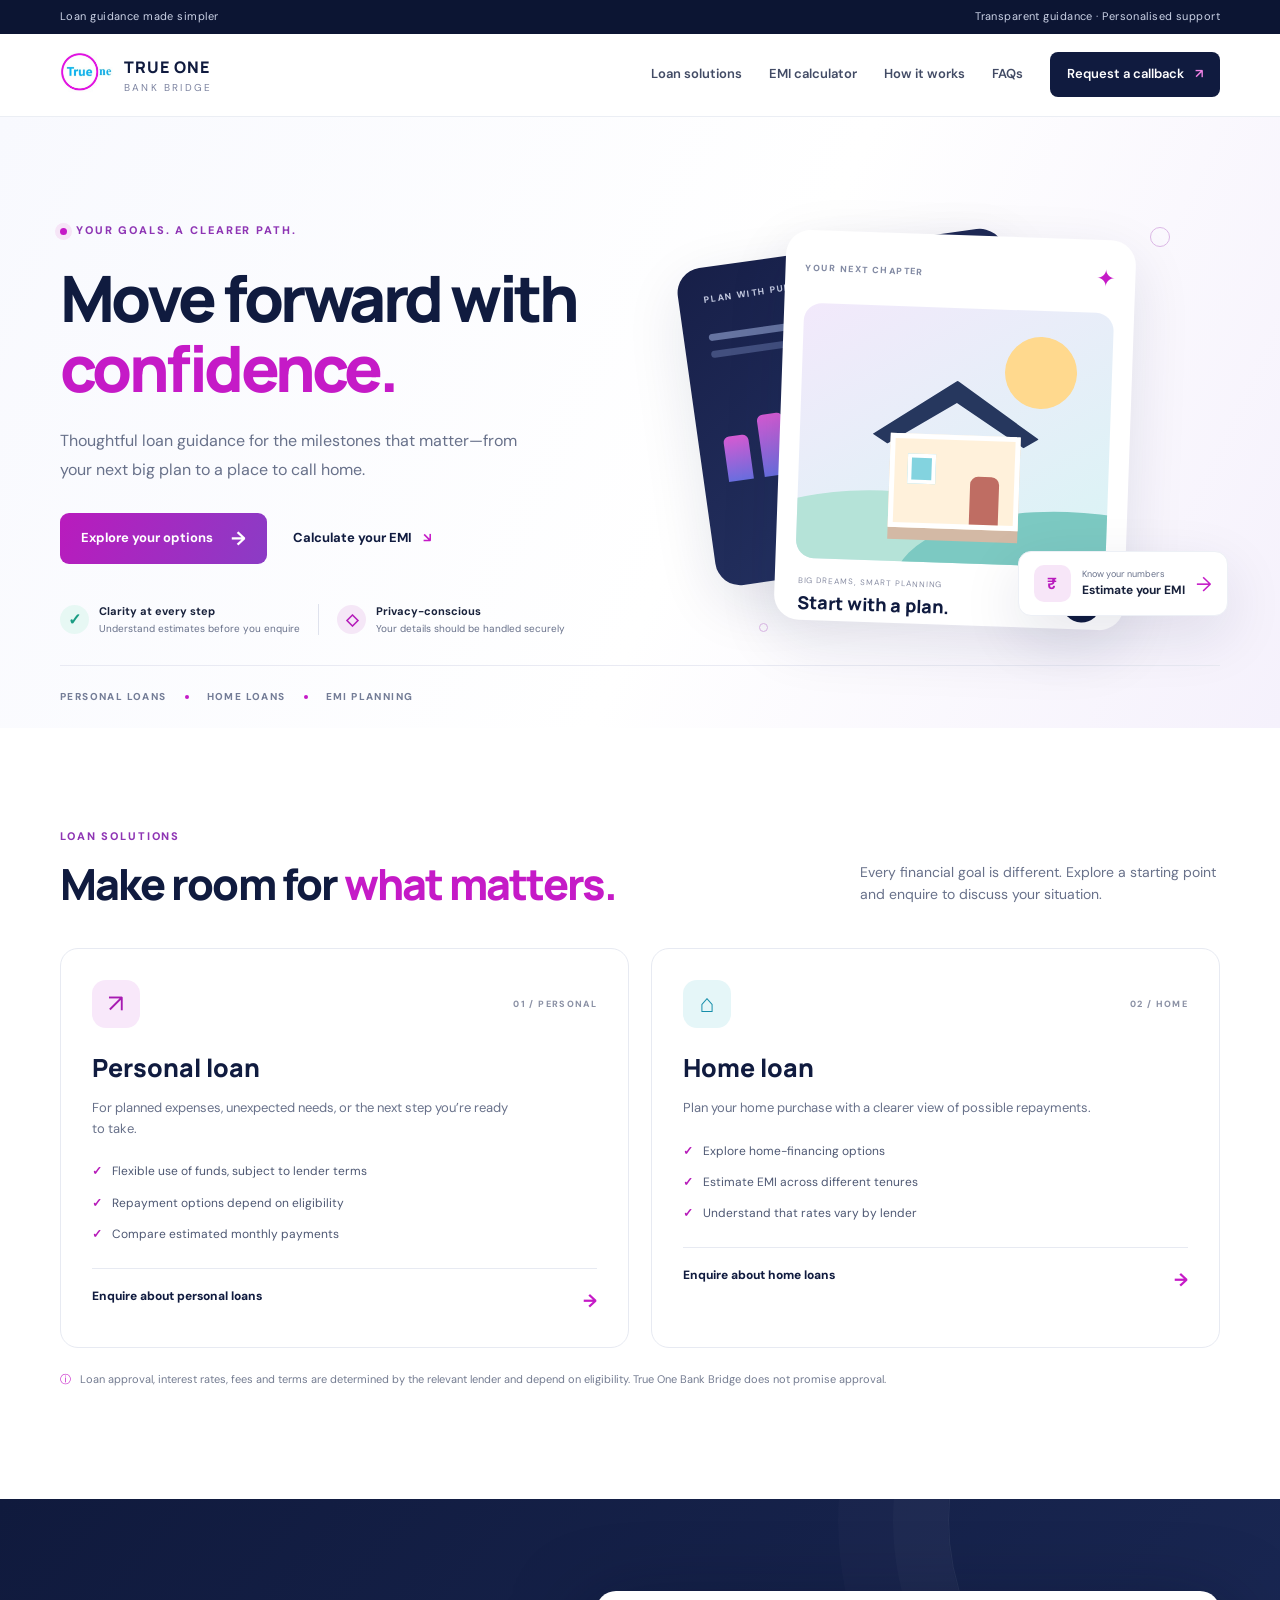
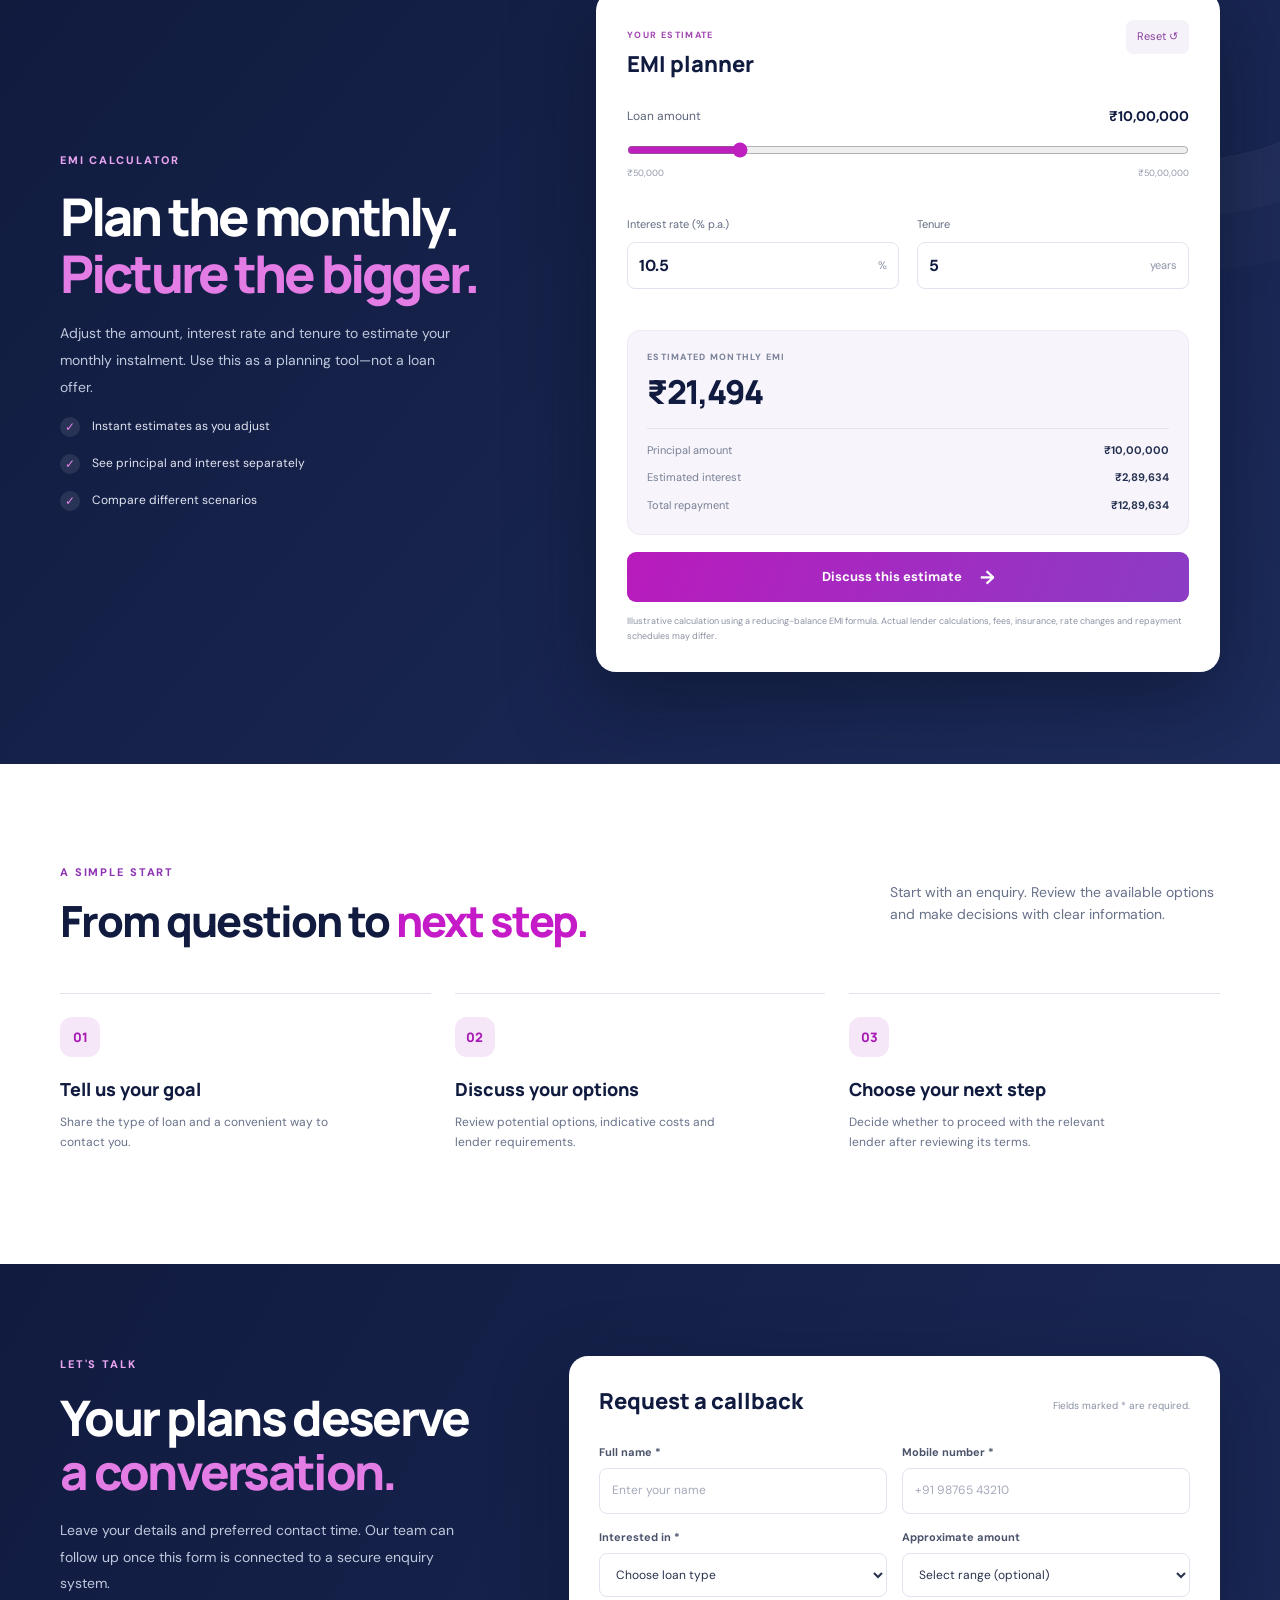
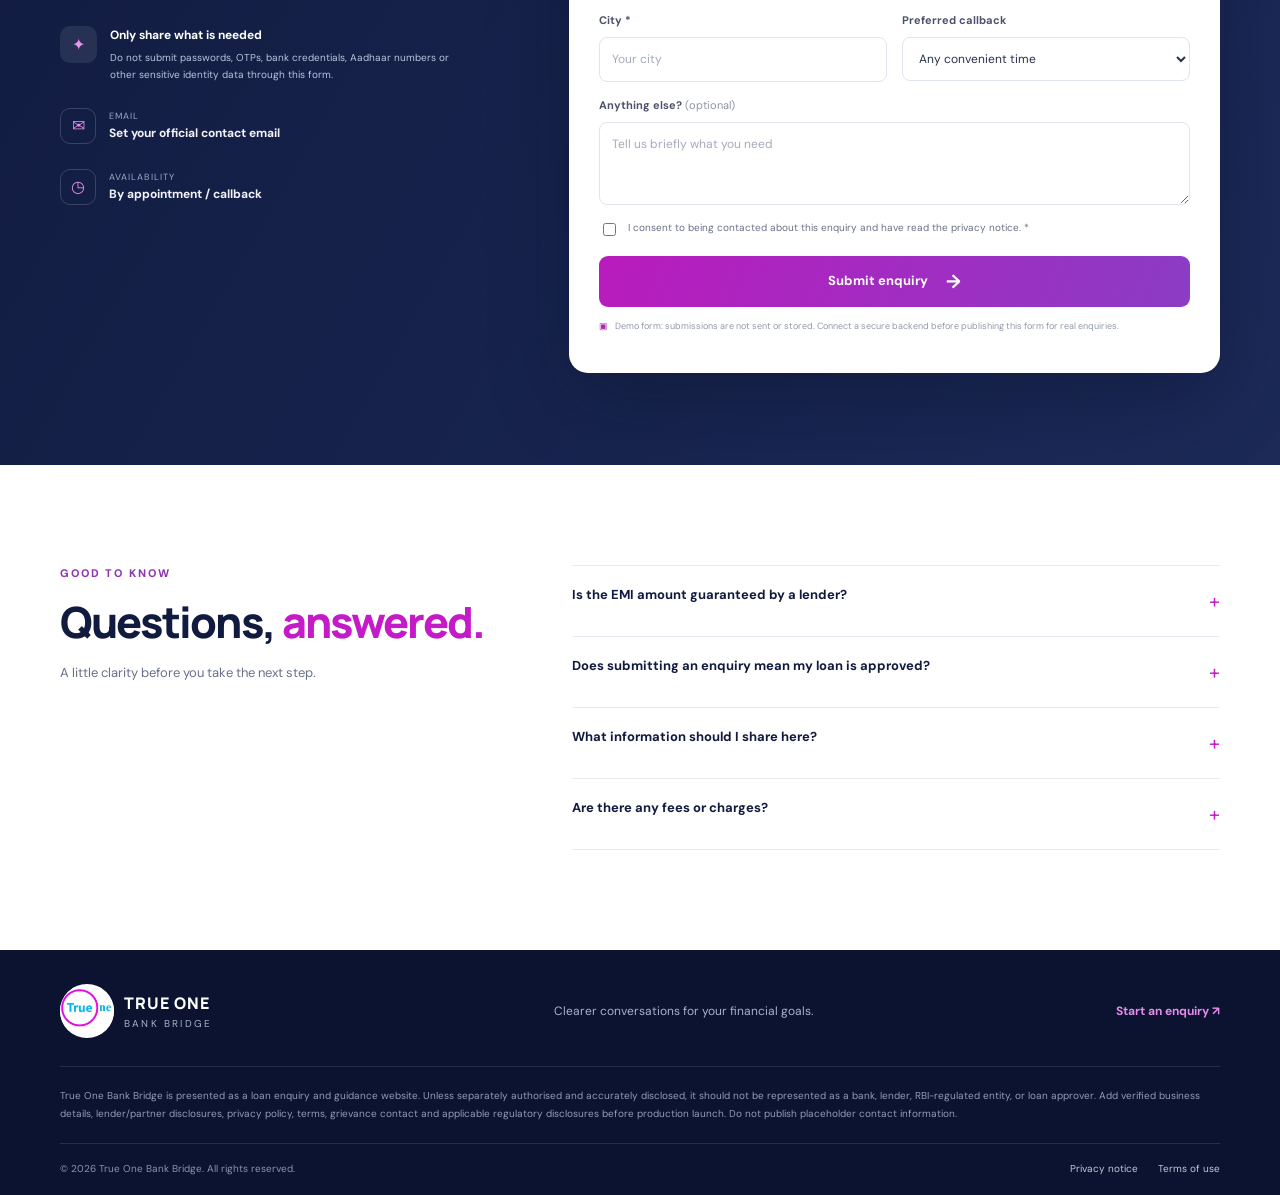
==== index.html @ a351ea66 "first commit" ====
<!doctype html>
<html lang="en">
<head>
  <meta charset="utf-8">
  <meta name="viewport" content="width=device-width,initial-scale=1">
  <meta name="theme-color" content="#101b3f">
  <meta name="description" content="Explore personal loans, home loans and plan your monthly EMI with True One Bank Bridge. Submit an enquiry to request a callback.">
  <title>True One Bank Bridge | Personal & Home Loans</title>
  <link rel="icon" href="assets/true-one-logo.jpeg">
  <link rel="stylesheet" href="styles.css">
</head>
<body>
  <div class="topbar"><div class="container topbar-inner"><span>Loan guidance made simpler</span><span>Transparent guidance · Personalised support</span></div></div>
  <header class="site-header">
    <div class="container nav-wrap">
      <a class="brand" href="#home" aria-label="True One Bank Bridge home">
        <img src="assets/true-one-logo.jpeg" alt="True One logo">
        <span><strong>TRUE ONE</strong><small>BANK BRIDGE</small></span>
      </a>
      <button class="menu-toggle" id="menuToggle" aria-label="Toggle navigation" aria-expanded="false">☰</button>
      <nav id="mainNav" aria-label="Main navigation">
        <a href="#loans">Loan solutions</a><a href="#calculator">EMI calculator</a><a href="#process">How it works</a><a href="#faq">FAQs</a>
        <a class="nav-cta" href="#enquiry">Request a callback <span>↗</span></a>
      </nav>
    </div>
  </header>

  <main>
    <section class="hero" id="home">
      <div class="hero-orb orb-one"></div><div class="hero-orb orb-two"></div>
      <div class="container hero-grid">
        <div class="hero-copy">
          <div class="eyebrow"><span class="eyebrow-dot"></span> YOUR GOALS. A CLEARER PATH.</div>
          <h1>Move forward with<br><span>confidence.</span></h1>
          <p class="hero-lead">Thoughtful loan guidance for the milestones that matter—from your next big plan to a place to call home.</p>
          <div class="hero-actions"><a class="button button-primary" href="#enquiry">Explore your options <span>→</span></a><a class="text-link" href="#calculator">Calculate your EMI <span>↘</span></a></div>
          <div class="trust-row"><div class="trust-icon">✓</div><div><strong>Clarity at every step</strong><small>Understand estimates before you enquire</small></div><div class="trust-divider"></div><div class="trust-icon shield">◇</div><div><strong>Privacy-conscious</strong><small>Your details should be handled securely</small></div></div>
        </div>
        <div class="hero-visual">
          <div class="visual-card card-back"><div class="mini-label">PLAN WITH PURPOSE</div><div class="mini-line"></div><div class="mini-line short"></div><div class="mini-chart"><i></i><i></i><i></i><i></i><i></i><i></i><i></i><i></i></div></div>
          <div class="visual-card main-visual"><div class="visual-top"><span class="visual-tag">YOUR NEXT CHAPTER</span><span class="sparkle">✦</span></div><div class="house-art"><div class="sun"></div><div class="roof"></div><div class="house"><div class="window"></div><div class="door"></div></div><div class="hill hill-a"></div><div class="hill hill-b"></div></div><div class="visual-bottom"><div><small>BIG DREAMS, SMART PLANNING</small><strong>Start with a plan.</strong></div><div class="round-arrow">↗</div></div></div>
          <div class="floating-note"><span class="note-icon">₹</span><div><small>Know your numbers</small><strong>Estimate your EMI</strong></div><a href="#calculator">→</a></div>
          <div class="decor-dot dot-a"></div><div class="decor-dot dot-b"></div>
        </div>
      </div>
      <div class="container hero-foot"><span>PERSONAL LOANS</span><i></i><span>HOME LOANS</span><i></i><span>EMI PLANNING</span></div>
    </section>

    <section class="section loans-section" id="loans">
      <div class="container">
        <div class="section-heading"><div><div class="eyebrow">LOAN SOLUTIONS</div><h2>Make room for <span>what matters.</span></h2></div><p>Every financial goal is different. Explore a starting point and enquire to discuss your situation.</p></div>
        <div class="loan-grid">
          <article class="loan-card personal"><div class="loan-card-top"><div class="loan-icon">↗</div><span class="card-index">01 / PERSONAL</span></div><h3>Personal loan</h3><p>For planned expenses, unexpected needs, or the next step you’re ready to take.</p><ul><li>Flexible use of funds, subject to lender terms</li><li>Repayment options depend on eligibility</li><li>Compare estimated monthly payments</li></ul><a href="#enquiry" class="card-link" data-loan="Personal Loan">Enquire about personal loans <span>→</span></a></article>
          <article class="loan-card home"><div class="loan-card-top"><div class="loan-icon">⌂</div><span class="card-index">02 / HOME</span></div><h3>Home loan</h3><p>Plan your home purchase with a clearer view of possible repayments.</p><ul><li>Explore home-financing options</li><li>Estimate EMI across different tenures</li><li>Understand that rates vary by lender</li></ul><a href="#enquiry" class="card-link" data-loan="Home Loan">Enquire about home loans <span>→</span></a></article>
        </div>
        <p class="section-note"><span>ⓘ</span> Loan approval, interest rates, fees and terms are determined by the relevant lender and depend on eligibility. True One Bank Bridge does not promise approval.</p>
      </div>
    </section>

    <section class="calculator-section" id="calculator">
      <div class="container calc-grid">
        <div class="calc-copy"><div class="eyebrow light-eyebrow">EMI CALCULATOR</div><h2>Plan the monthly.<br><span>Picture the bigger.</span></h2><p>Adjust the amount, interest rate and tenure to estimate your monthly instalment. Use this as a planning tool—not a loan offer.</p><div class="calc-benefit"><span>✓</span> Instant estimates as you adjust</div><div class="calc-benefit"><span>✓</span> See principal and interest separately</div><div class="calc-benefit"><span>✓</span> Compare different scenarios</div></div>
        <div class="calculator">
          <div class="calc-header"><div><span class="calc-kicker">YOUR ESTIMATE</span><h3>EMI planner</h3></div><button class="reset-btn" id="resetCalc" type="button">Reset ↺</button></div>
          <div class="field-block"><div class="field-label"><label for="amount">Loan amount</label><strong id="amountLabel">₹ 10,00,000</strong></div><input id="amount" type="range" min="50000" max="5000000" step="10000" value="1000000"><div class="range-ends"><span>₹50,000</span><span>₹50,00,000</span></div></div>
          <div class="field-row"><div class="field-block"><label for="rate">Interest rate (% p.a.)</label><div class="number-input"><input id="rate" type="number" min="0" max="36" step="0.1" value="10.5"><span>%</span></div></div><div class="field-block"><label for="tenure">Tenure</label><div class="number-input"><input id="tenure" type="number" min="1" max="30" step="1" value="5"><span>years</span></div></div></div>
          <div class="result-panel"><div class="result-label">ESTIMATED MONTHLY EMI</div><div class="emi-value" id="emiValue">₹ 21,494</div><div class="result-divider"></div><div class="result-details"><div><span>Principal amount</span><strong id="principalValue">₹ 10,00,000</strong></div><div><span>Estimated interest</span><strong id="interestValue">₹ 2,89,640</strong></div><div><span>Total repayment</span><strong id="totalValue">₹ 12,89,640</strong></div></div></div>
          <a class="button button-primary calc-cta" href="#enquiry">Discuss this estimate <span>→</span></a>
          <p class="calc-disclaimer">Illustrative calculation using a reducing-balance EMI formula. Actual lender calculations, fees, insurance, rate changes and repayment schedules may differ.</p>
        </div>
      </div>
    </section>

    <section class="process-section section" id="process"><div class="container"><div class="section-heading centered"><div><div class="eyebrow">A SIMPLE START</div><h2>From question to <span>next step.</span></h2></div><p>Start with an enquiry. Review the available options and make decisions with clear information.</p></div><div class="steps"><article><div class="step-number">01</div><h3>Tell us your goal</h3><p>Share the type of loan and a convenient way to contact you.</p></article><article><div class="step-number">02</div><h3>Discuss your options</h3><p>Review potential options, indicative costs and lender requirements.</p></article><article><div class="step-number">03</div><h3>Choose your next step</h3><p>Decide whether to proceed with the relevant lender after reviewing its terms.</p></article></div></div></section>

    <section class="enquiry-section" id="enquiry"><div class="container enquiry-grid"><div class="enquiry-copy"><div class="eyebrow light-eyebrow">LET'S TALK</div><h2>Your plans deserve<br><span>a conversation.</span></h2><p>Leave your details and preferred contact time. Our team can follow up once this form is connected to a secure enquiry system.</p><div class="contact-promise"><div class="promise-icon">✦</div><div><strong>Only share what is needed</strong><small>Do not submit passwords, OTPs, bank credentials, Aadhaar numbers or other sensitive identity data through this form.</small></div></div><div class="contact-line"><span>✉</span><div><small>EMAIL</small><strong>Set your official contact email</strong></div></div><div class="contact-line"><span>◷</span><div><small>AVAILABILITY</small><strong>By appointment / callback</strong></div></div></div>
      <form class="enquiry-form" id="enquiryForm" novalidate><div class="form-heading"><h3>Request a callback</h3><p>Fields marked * are required.</p></div><div class="form-row"><div class="form-field"><label for="fullName">Full name *</label><input id="fullName" name="fullName" autocomplete="name" required maxlength="80" placeholder="Enter your name"></div><div class="form-field"><label for="phone">Mobile number *</label><input id="phone" name="phone" type="tel" inputmode="tel" autocomplete="tel" required maxlength="16" placeholder="+91 98765 43210"></div></div><div class="form-row"><div class="form-field"><label for="loanType">Interested in *</label><select id="loanType" name="loanType" required><option value="">Choose loan type</option><option>Personal Loan</option><option>Home Loan</option><option>Both / Not sure</option></select></div><div class="form-field"><label for="loanAmount">Approximate amount</label><select id="loanAmount" name="loanAmount"><option value="">Select range (optional)</option><option>Below ₹5 lakh</option><option>₹5–10 lakh</option><option>₹10–25 lakh</option><option>₹25–50 lakh</option><option>Above ₹50 lakh</option><option>Not decided</option></select></div></div><div class="form-row"><div class="form-field"><label for="city">City *</label><input id="city" name="city" autocomplete="address-level2" required maxlength="80" placeholder="Your city"></div><div class="form-field"><label for="contactTime">Preferred callback</label><select id="contactTime" name="contactTime"><option value="">Any convenient time</option><option>Morning (9 AM–12 PM)</option><option>Afternoon (12 PM–4 PM)</option><option>Evening (4 PM–7 PM)</option></select></div></div><div class="form-field"><label for="message">Anything else? <span class="optional">(optional)</span></label><textarea id="message" name="message" rows="3" maxlength="500" placeholder="Tell us briefly what you need"></textarea></div><label class="consent"><input type="checkbox" id="consent" required><span>I consent to being contacted about this enquiry and have read the privacy notice. *</span></label><button class="button button-primary submit-btn" type="submit">Submit enquiry <span>→</span></button><p class="form-security"><span>▣</span> Demo form: submissions are not sent or stored. Connect a secure backend before publishing this form for real enquiries.</p><div class="form-status" id="formStatus" role="status" aria-live="polite"></div></form>
    </div></section>

    <section class="faq-section section" id="faq"><div class="container faq-grid"><div><div class="eyebrow">GOOD TO KNOW</div><h2>Questions, <span>answered.</span></h2><p class="faq-intro">A little clarity before you take the next step.</p></div><div class="faq-list"><details><summary>Is the EMI amount guaranteed by a lender?<span>+</span></summary><p>No. This calculator gives an estimate. A lender's final EMI depends on the approved amount, rate, tenure, fees and repayment terms.</p></details><details><summary>Does submitting an enquiry mean my loan is approved?<span>+</span></summary><p>No. An enquiry is only a request for contact. Approval is decided by the lender after its own checks.</p></details><details><summary>What information should I share here?<span>+</span></summary><p>Share only the basic contact details requested. Never submit an OTP, password, card PIN, net-banking credentials or sensitive identity documents in this demo form.</p></details><details><summary>Are there any fees or charges?<span>+</span></summary><p>Fees and charges vary by lender and product. Review the lender's official schedule of charges and loan documents before agreeing.</p></details></div></div></section>
  </main>
  <footer class="footer"><div class="container"><div class="footer-main"><a class="brand footer-brand" href="#home"><img src="assets/true-one-logo.jpeg" alt=""><span><strong>TRUE ONE</strong><small>BANK BRIDGE</small></span></a><p>Clearer conversations for your financial goals.</p><a href="#enquiry" class="footer-link">Start an enquiry ↗</a></div><div class="footer-disclaimer">True One Bank Bridge is presented as a loan enquiry and guidance website. Unless separately authorised and accurately disclosed, it should not be represented as a bank, lender, RBI-regulated entity, or loan approver. Add verified business details, lender/partner disclosures, privacy policy, terms, grievance contact and applicable regulatory disclosures before production launch. Do not publish placeholder contact information.</div><div class="footer-bottom"><span>© <span id="year"></span> True One Bank Bridge. All rights reserved.</span><div><a href="privacy.html">Privacy notice</a><a href="terms.html">Terms of use</a></div></div></div></footer>
  <script src="script.js"></script>
</body>
</html>
---- styles.css ----
@import url('https://fonts.googleapis.com/css2?family=DM+Sans:wght@400;500;600;700&family=Manrope:wght@400;500;600;700;800&display=swap');
:root{--navy:#101b3f;--navy2:#172653;--purple:#c51ac7;--cyan:#26b7d8;--ink:#18213b;--muted:#68718a;--line:#e7eaf2;--pale:#f6f7fb;--white:#fff;--radius:22px;--shadow:0 20px 60px rgba(17,30,69,.11)}
*{box-sizing:border-box}html{scroll-behavior:smooth;scroll-padding-top:95px}body{margin:0;font-family:'DM Sans',Arial,sans-serif;color:var(--ink);background:#fff;line-height:1.6}a{color:inherit;text-decoration:none}button,input,select,textarea{font:inherit}.container{width:min(1160px,calc(100% - 44px));margin:0 auto}.topbar{background:#0c1533;color:#cbd2e6;font-size:11px;letter-spacing:.04em}.topbar-inner{display:flex;justify-content:space-between;padding:8px 0}.site-header{position:sticky;top:0;z-index:20;background:rgba(255,255,255,.96);backdrop-filter:blur(14px);border-bottom:1px solid rgba(231,234,242,.8)}.nav-wrap{height:82px;display:flex;align-items:center;justify-content:space-between}.brand{display:flex;align-items:center;gap:10px;min-width:190px}.brand img{width:54px;height:54px;object-fit:contain;border-radius:50%}.brand span{display:flex;flex-direction:column;line-height:1.2}.brand strong{font:800 16px Manrope,sans-serif;letter-spacing:.06em;color:var(--navy)}.brand small{font-size:10px;letter-spacing:.22em;color:#7c83a0;margin-top:4px}.site-header nav{display:flex;align-items:center;gap:27px;font-size:13px;font-weight:600;color:#424b65}.site-header nav>a:not(.nav-cta):hover,.footer a:hover{color:var(--purple)}.nav-cta{background:var(--navy);color:#fff;padding:12px 17px;border-radius:8px}.nav-cta span{color:#f083e5;margin-left:8px}.menu-toggle{display:none;background:none;border:0;font-size:26px;color:var(--navy)}.hero{position:relative;overflow:hidden;background:linear-gradient(115deg,#f8f9fe 0%,#fff 56%,#f5f1fc 100%);padding:78px 0 0}.hero-grid{display:grid;grid-template-columns:1.04fr .96fr;align-items:center;gap:55px;min-height:470px}.eyebrow{font-size:11px;font-weight:800;letter-spacing:.17em;color:#8e35b4;display:flex;align-items:center;gap:9px}.eyebrow-dot{width:7px;height:7px;border-radius:50%;background:var(--purple);box-shadow:0 0 0 5px #f6e5f7}.hero h1,.calc-copy h2,.enquiry-copy h2{font:800 clamp(42px,5vw,65px)/1.1 Manrope,sans-serif;letter-spacing:-.055em;color:var(--navy);margin:23px 0}.hero h1 span,.section-heading h2 span,.calc-copy h2 span,.enquiry-copy h2 span,.faq-grid h2 span{color:var(--purple)}.hero-lead{max-width:490px;font-size:16px;line-height:1.8;color:var(--muted)}.hero-actions{display:flex;align-items:center;gap:26px;margin-top:29px}.button{border:0;display:inline-flex;align-items:center;justify-content:center;gap:18px;border-radius:9px;padding:15px 21px;font-weight:700;font-size:13px;cursor:pointer;transition:transform .2s,box-shadow .2s}.button:hover{transform:translateY(-2px);box-shadow:0 10px 25px #b51db72b}.button-primary{background:linear-gradient(110deg,#b91bbd,#8b3cc5);color:#fff}.button span{font-size:19px;line-height:1}.text-link{font-size:13px;font-weight:700;color:var(--navy)}.text-link span{color:var(--purple);margin-left:8px}.trust-row{display:flex;align-items:center;gap:10px;margin-top:39px}.trust-icon{width:29px;height:29px;border-radius:50%;background:#e7f8f4;color:#1a9c83;display:grid;place-items:center;font-weight:800}.trust-icon.shield{background:#f5e7f7;color:#b41bb9}.trust-row strong,.trust-row small{display:block}.trust-row strong{font-size:11px}.trust-row small{font-size:10px;color:var(--muted)}.trust-divider{height:31px;width:1px;background:#dfe2ed;margin:0 8px}.hero-visual{height:455px;position:relative;display:flex;align-items:center;justify-content:center}.visual-card{position:absolute;border-radius:25px;box-shadow:var(--shadow)}.main-visual{width:min(350px,78%);height:390px;background:#fff;z-index:2;padding:20px;transform:rotate(2deg);overflow:hidden}.visual-top{display:flex;justify-content:space-between;align-items:center}.visual-tag,.mini-label{font-size:9px;font-weight:800;letter-spacing:.16em;color:#828aa3}.sparkle{color:var(--purple);font-size:23px}.house-art{height:255px;position:relative;overflow:hidden;background:linear-gradient(150deg,#f2e9fb,#d9f4f5);border-radius:18px;margin-top:16px}.sun{position:absolute;width:72px;height:72px;background:#ffd98e;border-radius:50%;top:26px;right:35px}.roof{position:absolute;z-index:2;width:166px;height:130px;left:73px;top:73px;background:#26375e;clip-path:polygon(50% 0,100% 43%,91% 50%,50% 17%,9% 50%,0 43%)}.house{position:absolute;z-index:3;left:91px;top:127px;width:130px;height:94px;background:#fff1db;border:5px solid #fff;box-shadow:0 12px 0 #d3b9a5}.window{position:absolute;left:13px;top:15px;width:28px;height:30px;background:#83d3df;border:4px solid #fff}.door{position:absolute;right:15px;bottom:0;width:29px;height:48px;background:#bf6d63;border-radius:8px 8px 0 0}.hill{position:absolute;bottom:-80px;border-radius:50%;width:340px;height:150px}.hill-a{background:#b5e3d8;left:-85px}.hill-b{background:#7cc9c2;right:-130px;bottom:-95px}.visual-bottom{display:flex;align-items:center;justify-content:space-between;padding:16px 3px}.visual-bottom small,.visual-bottom strong{display:block}.visual-bottom small{font-size:8px;letter-spacing:.12em;color:#888da3}.visual-bottom strong{font:800 18px Manrope;color:var(--navy);margin-top:3px}.round-arrow{width:39px;height:39px;border-radius:50%;background:var(--navy);color:white;display:grid;place-items:center}.card-back{width:330px;height:320px;background:linear-gradient(145deg,#171f48,#29386a);left:1%;top:45px;transform:rotate(-8deg);padding:25px;color:#fff}.card-back .mini-label{color:#c5cbe1}.mini-line{height:7px;width:75%;border-radius:10px;background:#6674a1;margin-top:28px}.mini-line.short{width:45%;margin-top:10px;background:#424f7e}.mini-chart{height:100px;display:flex;align-items:end;gap:11px;margin-top:25px}.mini-chart i{display:block;flex:1;border-radius:6px 6px 0 0;background:linear-gradient(#d65bd3,#6a6fe0);height:45%}.mini-chart i:nth-child(2){height:62%}.mini-chart i:nth-child(3){height:52%}.mini-chart i:nth-child(4){height:78%}.mini-chart i:nth-child(5){height:67%}.mini-chart i:nth-child(6){height:90%}.mini-chart i:nth-child(7){height:75%}.mini-chart i:nth-child(8){height:100%}.floating-note{position:absolute;right:-8px;bottom:41px;z-index:4;display:flex;align-items:center;gap:11px;padding:13px 15px;background:#fff;border:1px solid #edf0f6;border-radius:13px;box-shadow:var(--shadow)}.note-icon{display:grid;place-items:center;width:37px;height:37px;border-radius:10px;background:#f7e6f8;color:#b91bbd;font-weight:800}.floating-note small,.floating-note strong{display:block}.floating-note small{font-size:9px;color:var(--muted)}.floating-note strong{font-size:12px}.floating-note>a{color:var(--purple);font-size:20px}.decor-dot{position:absolute;border:1px solid #dcb8e6;border-radius:50%}.dot-a{width:20px;height:20px;top:25px;right:50px}.dot-b{width:9px;height:9px;bottom:25px;left:13%}.hero-foot{border-top:1px solid #e9eaf3;display:flex;gap:18px;align-items:center;padding:23px 0;color:#747d97;font-size:10px;letter-spacing:.14em;font-weight:800}.hero-foot i{width:4px;height:4px;border-radius:50%;background:var(--purple)}.section{padding:100px 0}.section-heading{display:flex;justify-content:space-between;align-items:end;gap:35px;margin-bottom:38px}.section-heading h2,.faq-grid h2{font:800 clamp(30px,3.6vw,43px)/1.2 Manrope,sans-serif;letter-spacing:-.045em;color:var(--navy);margin:13px 0 0}.section-heading>p{max-width:360px;color:var(--muted);font-size:14px;margin:0 0 4px}.loan-grid{display:grid;grid-template-columns:1fr 1fr;gap:22px}.loan-card{padding:31px;border:1px solid var(--line);border-radius:18px;background:#fff;transition:transform .2s,box-shadow .2s}.loan-card:hover{transform:translateY(-4px);box-shadow:var(--shadow)}.loan-card-top{display:flex;justify-content:space-between;align-items:center}.loan-icon{display:grid;place-items:center;width:48px;height:48px;border-radius:14px;background:#f8e8fa;color:#a71bb2;font-size:25px}.home .loan-icon{background:#e5f6f8;color:#168eaa}.card-index{font-size:9px;letter-spacing:.15em;color:#8b91a5;font-weight:800}.loan-card h3{font:800 25px Manrope;color:var(--navy);margin:22px 0 7px}.loan-card>p{color:var(--muted);font-size:13px;max-width:430px}.loan-card ul{list-style:none;margin:23px 0;padding:0;display:grid;gap:12px}.loan-card li{font-size:12px;color:#4e5873}.loan-card li:before{content:'✓';color:#b61ab9;font-weight:800;margin-right:10px}.card-link{display:flex;justify-content:space-between;border-top:1px solid var(--line);padding-top:18px;margin-top:24px;font-size:12px;font-weight:800;color:var(--navy)}.card-link span{color:var(--purple);font-size:18px}.section-note{font-size:11px;color:#747c91;margin-top:23px;display:flex;gap:9px}.section-note span{color:var(--purple)}.calculator-section{background:linear-gradient(130deg,#101a3d,#1d2c5b);padding:92px 0;color:#fff;position:relative;overflow:hidden}.calculator-section:before{content:'';position:absolute;width:480px;height:480px;border-radius:50%;border:1px solid #ffffff12;right:-150px;top:-220px;box-shadow:0 0 0 55px #ffffff06,0 0 0 110px #ffffff04}.calc-grid{position:relative;display:grid;grid-template-columns:.85fr 1.15fr;gap:75px;align-items:center}.light-eyebrow{color:#e9a5ef}.calc-copy h2,.enquiry-copy h2{font-size:clamp(36px,4.2vw,52px);color:#fff;margin:18px 0}.calc-copy h2 span,.enquiry-copy h2 span{color:#e47ce5}.calc-copy>p,.enquiry-copy>p{color:#c0c8dd;font-size:14px;line-height:1.9;max-width:400px}.calc-benefit{font-size:12px;color:#e2e6f2;margin-top:17px}.calc-benefit span{display:inline-grid;place-items:center;width:20px;height:20px;border-radius:50%;background:#ffffff17;color:#e986e8;margin-right:9px}.calculator{background:#fff;color:var(--ink);border-radius:20px;padding:29px 31px;box-shadow:0 25px 80px #070d2480}.calc-header{display:flex;justify-content:space-between;align-items:start;margin-bottom:23px}.calc-kicker{font-size:9px;font-weight:800;letter-spacing:.15em;color:#a34ab3}.calc-header h3{font:800 22px Manrope;color:var(--navy);margin:3px 0}.reset-btn{background:#f6f2f9;border:0;border-radius:7px;color:#88409c;font-size:11px;padding:8px 11px;cursor:pointer}.field-block{margin:18px 0}.field-label{display:flex;justify-content:space-between;align-items:center;font-size:12px;color:#5c647b}.field-label strong{font-size:14px;color:var(--navy)}input[type=range]{width:100%;accent-color:#bd20bf;margin:15px 0 3px;cursor:pointer}.range-ends{display:flex;justify-content:space-between;font-size:9px;color:#9298a9}.field-row{display:grid;grid-template-columns:1fr 1fr;gap:18px}.field-block>label{display:block;font-size:11px;color:#646c81;margin-bottom:8px}.number-input{display:flex;align-items:center;border:1px solid #e0e4ee;border-radius:8px;padding:0 11px}.number-input input{width:100%;min-width:0;border:0;outline:0;padding:10px 0;color:var(--navy);font-weight:700}.number-input span{font-size:11px;color:#8d94a7}.result-panel{background:#f7f5fb;border:1px solid #eee7f5;border-radius:13px;padding:19px;margin-top:23px}.result-label{font-size:9px;letter-spacing:.14em;font-weight:800;color:#7c839a}.emi-value{font:800 33px Manrope;color:var(--navy);letter-spacing:-.04em;margin:4px 0 14px}.result-divider{height:1px;background:#e4e3ef}.result-details{display:grid;gap:10px;padding-top:13px}.result-details>div{display:flex;justify-content:space-between;gap:12px;font-size:11px}.result-details span{color:#777f94}.result-details strong{color:#273151}.calc-cta{width:100%;margin-top:17px}.calc-disclaimer{font-size:9px;color:#8b91a3;line-height:1.6;margin:12px 0 0}.centered{align-items:center}.centered>p{max-width:330px}.steps{display:grid;grid-template-columns:repeat(3,1fr);gap:24px;margin-top:47px}.steps article{border-top:1px solid #dfe3ee;padding:23px 16px 0 0}.step-number{width:40px;height:40px;border-radius:12px;display:grid;place-items:center;background:#f6e7f8;color:#a71bb5;font:800 13px Manrope}.steps h3{font:800 18px Manrope;color:var(--navy);margin:20px 0 7px}.steps p{font-size:12px;color:var(--muted);max-width:290px}.enquiry-section{background:linear-gradient(120deg,#111b40,#1c2a58);padding:92px 0;color:#fff;position:relative;overflow:hidden}.enquiry-grid{display:grid;grid-template-columns:.8fr 1.2fr;gap:75px;align-items:start}.enquiry-copy h2{font-size:clamp(36px,4vw,49px)}.contact-promise{display:flex;gap:13px;margin-top:29px;max-width:400px}.promise-icon{flex:none;width:37px;height:37px;border-radius:10px;background:#ffffff16;display:grid;place-items:center;color:#ef94ed}.contact-promise strong,.contact-promise small{display:block}.contact-promise strong{font-size:12px}.contact-promise small{font-size:10px;line-height:1.7;color:#bac4dd;margin-top:4px}.contact-line{display:flex;gap:13px;align-items:center;margin-top:25px}.contact-line>span{width:36px;height:36px;border:1px solid #ffffff2a;border-radius:10px;display:grid;place-items:center;color:#e78de9}.contact-line small,.contact-line strong{display:block}.contact-line small{font-size:9px;letter-spacing:.12em;color:#9eaac8}.contact-line strong{font-size:12px;color:#f2f3fa}.enquiry-form{background:#fff;color:var(--ink);padding:30px;border-radius:19px;box-shadow:0 25px 80px #070d2450}.form-heading{display:flex;justify-content:space-between;align-items:baseline;gap:12px;margin-bottom:20px}.form-heading h3{font:800 22px Manrope;color:var(--navy);margin:0}.form-heading p{font-size:10px;color:#8a91a4}.form-row{display:grid;grid-template-columns:1fr 1fr;gap:15px}.form-field{display:flex;flex-direction:column;gap:7px;margin-bottom:15px;min-width:0}.form-field label{font-size:11px;font-weight:700;color:#4b536b}.form-field input,.form-field select,.form-field textarea{width:100%;border:1px solid #e0e4ee;background:#fff;border-radius:8px;padding:12px;color:#28314c;outline:none;font-size:12px;transition:border .15s,box-shadow .15s}.form-field input:focus,.form-field select:focus,.form-field textarea:focus{border-color:#bb40c0;box-shadow:0 0 0 3px #bb40c018}.form-field input::placeholder,.form-field textarea::placeholder{color:#a5aabb}.optional{font-weight:400;color:#8d94a6}.consent{display:flex;align-items:start;gap:9px;font-size:10px;color:#687087;line-height:1.6;margin:2px 0 17px}.consent input{accent-color:#b51cbb;margin-top:3px}.submit-btn{width:100%}.form-security{font-size:9px;color:#9298a9;line-height:1.6;margin:12px 0 0}.form-security span{color:#a72bb0;margin-right:5px}.form-status{font-size:12px;margin-top:10px;color:#8e2695}.faq-grid{display:grid;grid-template-columns:.8fr 1.2fr;gap:80px}.faq-intro{font-size:13px;color:var(--muted);margin-top:16px}.faq-list details{border-bottom:1px solid var(--line);padding:19px 0}.faq-list details:first-child{border-top:1px solid var(--line)}.faq-list summary{list-style:none;display:flex;justify-content:space-between;gap:20px;cursor:pointer;font-size:13px;font-weight:700;color:var(--navy)}.faq-list summary::-webkit-details-marker{display:none}.faq-list summary span{font-size:20px;color:var(--purple);font-weight:400;transition:transform .2s}.faq-list details[open] summary span{transform:rotate(45deg)}.faq-list details p{font-size:12px;color:var(--muted);line-height:1.8;margin:12px 30px 0 0}.footer{background:#0b1330;color:#fff;padding:34px 0 18px}.footer-main{display:flex;align-items:center;justify-content:space-between;gap:20px;padding-bottom:28px;border-bottom:1px solid #ffffff1c}.footer-brand img{background:white}.footer-brand strong{color:#fff}.footer-brand small{color:#a8b0ca}.footer-main>p{font-size:12px;color:#aab2c9}.footer-link{font-size:12px;font-weight:700;color:#e58ce8}.footer-disclaimer{font-size:10px;line-height:1.8;color:#929bb8;padding:20px 0;border-bottom:1px solid #ffffff1c}.footer-bottom{display:flex;justify-content:space-between;gap:20px;padding-top:17px;font-size:10px;color:#8993b1}.footer-bottom div{display:flex;gap:20px}.footer-bottom a{color:#c2c8da}
@media(max-width:900px){.site-header nav{gap:14px;font-size:11px}.brand{min-width:auto}.hero-grid{gap:20px}.trust-row{flex-wrap:wrap}.calc-grid,.enquiry-grid{gap:35px}.faq-grid{gap:40px}}
@media(max-width:700px){.container{width:min(100% - 32px,520px)}.topbar-inner span:last-child{display:none}.nav-wrap{height:72px}.brand img{width:45px;height:45px}.brand strong{font-size:14px}.menu-toggle{display:block}.site-header nav{display:none;position:absolute;top:72px;left:0;right:0;padding:18px 22px 22px;background:white;border-bottom:1px solid var(--line);box-shadow:0 15px 20px #111b3f0c;align-items:stretch;flex-direction:column;gap:18px;font-size:13px}.site-header nav.open{display:flex}.nav-cta{text-align:center}.hero{padding-top:45px}.hero-grid{grid-template-columns:1fr;gap:0}.hero h1{font-size:48px}.hero-lead{font-size:14px}.hero-visual{height:405px;margin-top:10px}.main-visual{height:350px;width:300px}.house-art{height:220px}.roof{left:60px;top:55px}.house{left:78px;top:110px}.visual-bottom{padding-top:12px}.card-back{left:0;width:280px;height:280px}.floating-note{right:0;bottom:20px}.hero-foot{gap:10px;font-size:8px;letter-spacing:.08em}.section{padding:70px 0}.section-heading{display:block}.section-heading>p{margin-top:15px}.section-heading h2,.faq-grid h2{font-size:33px}.loan-grid{grid-template-columns:1fr}.loan-card{padding:25px}.calculator-section,.enquiry-section{padding:68px 0}.calc-grid,.enquiry-grid,.faq-grid{grid-template-columns:1fr;gap:35px}.calc-copy h2,.enquiry-copy h2{font-size:39px}.calculator{padding:23px 19px}.steps{grid-template-columns:1fr;gap:12px;margin-top:30px}.steps article{padding:17px 0}.steps h3{margin-top:12px}.centered>p{margin-top:15px}.form-row{grid-template-columns:1fr;gap:0}.enquiry-form{padding:22px 18px}.form-heading{display:block}.form-heading p{margin:4px 0}.footer-main{align-items:flex-start;flex-direction:column}.footer-main>p{margin:0}.footer-bottom{flex-direction:column}.footer-bottom div{gap:15px}}
@media(prefers-reduced-motion:reduce){html{scroll-behavior:auto}*,*:before,*:after{transition:none!important}}
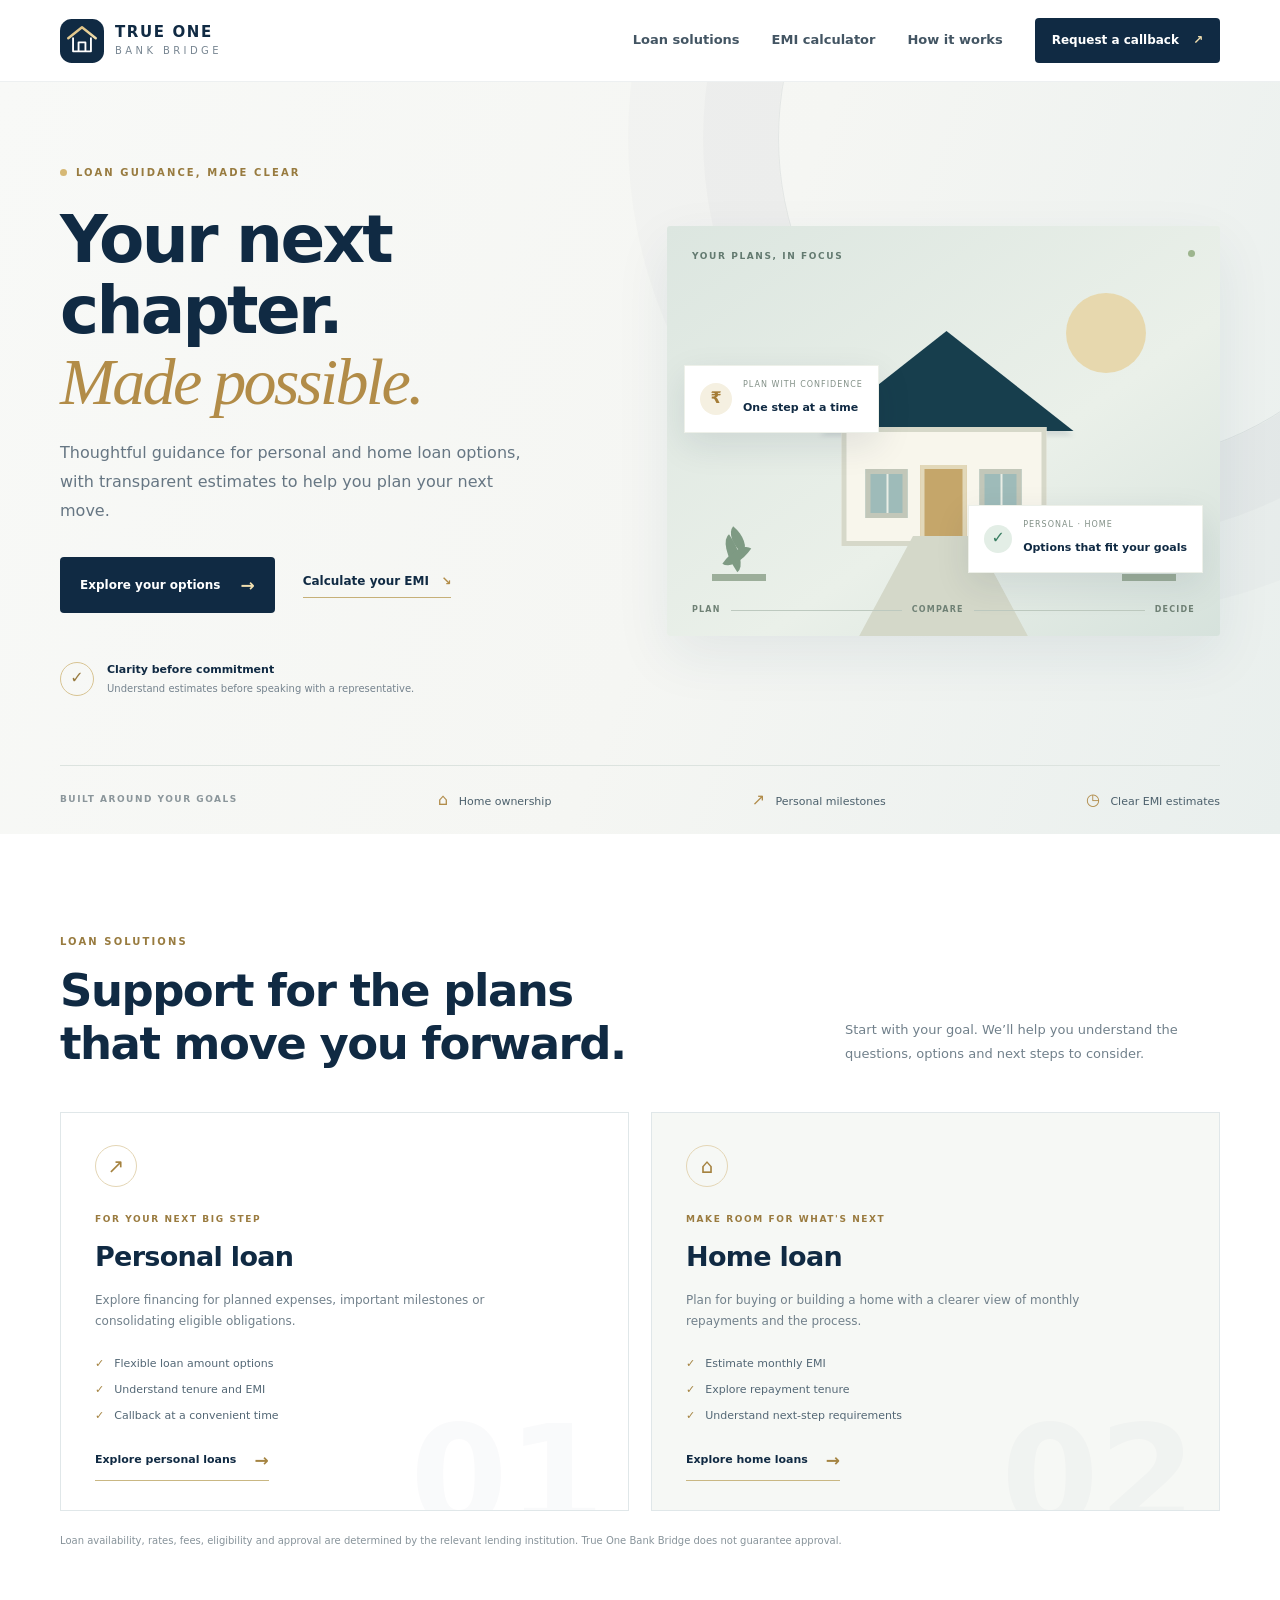
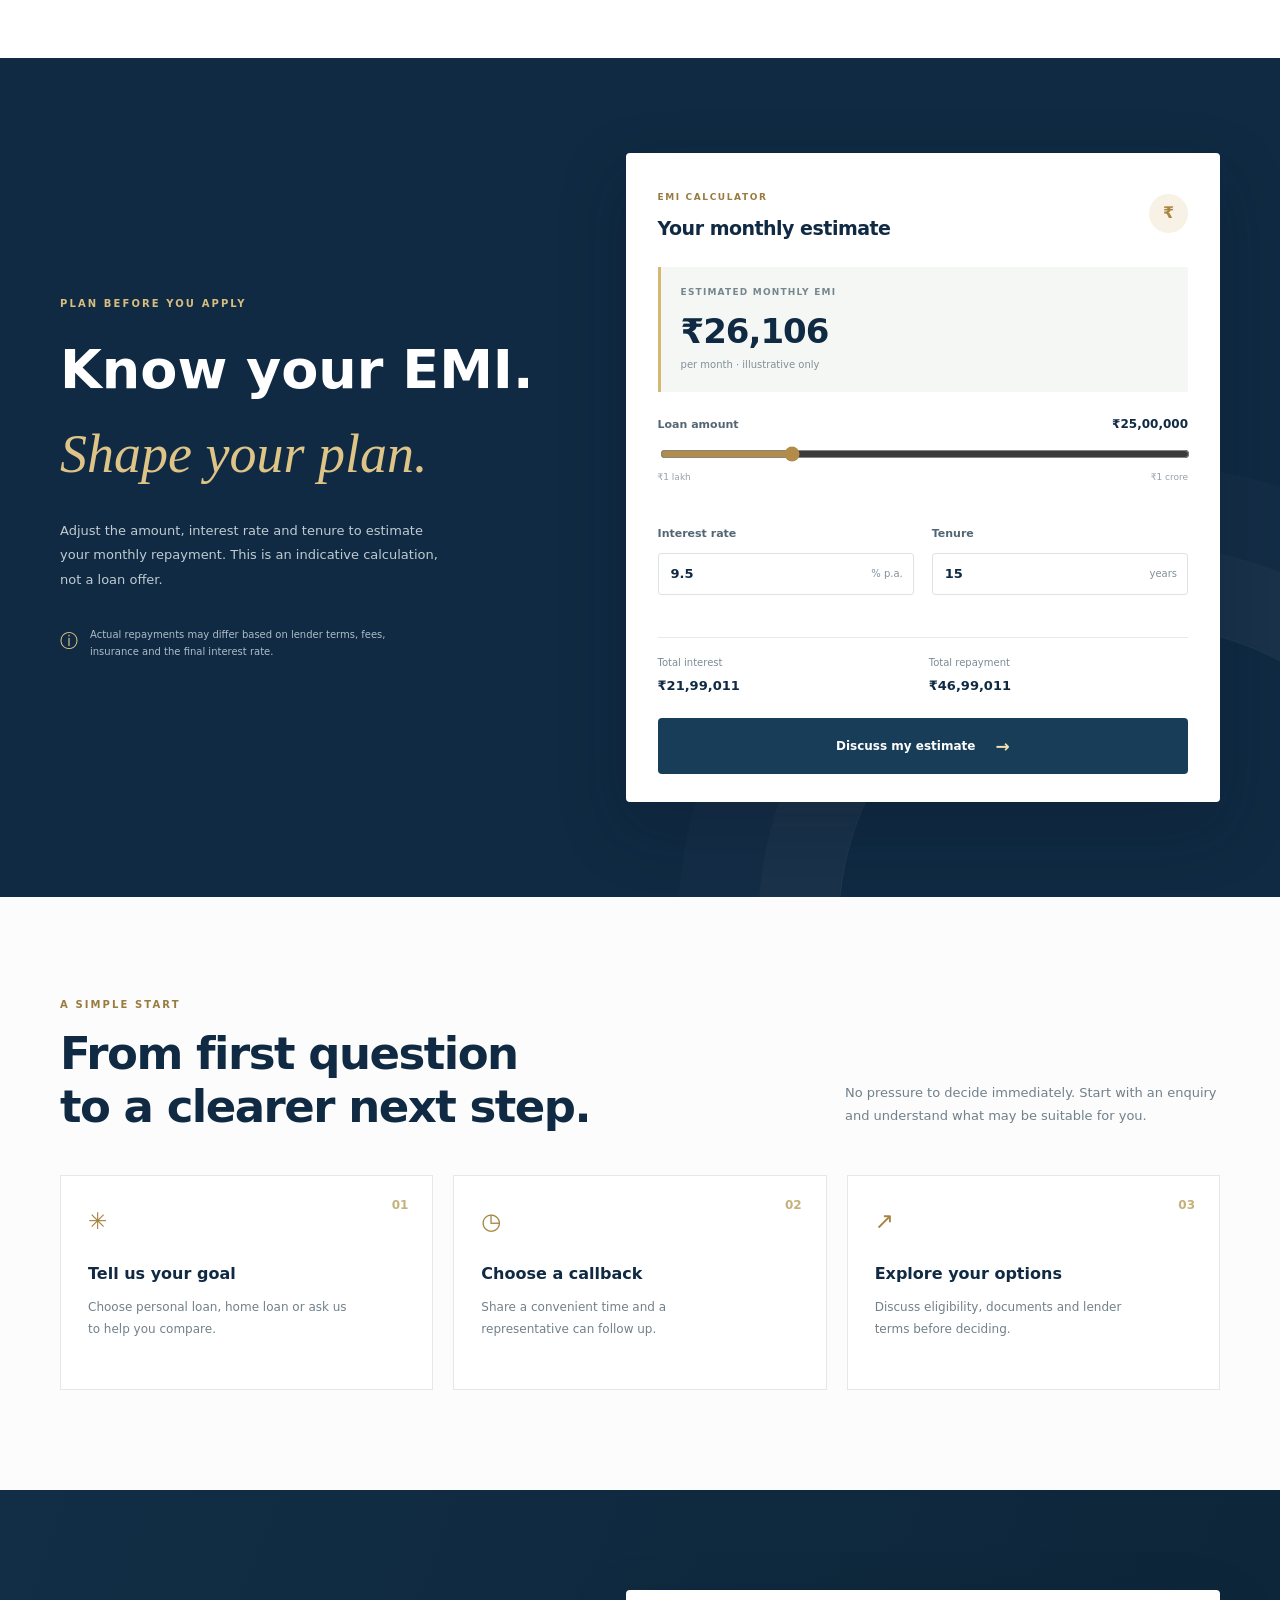
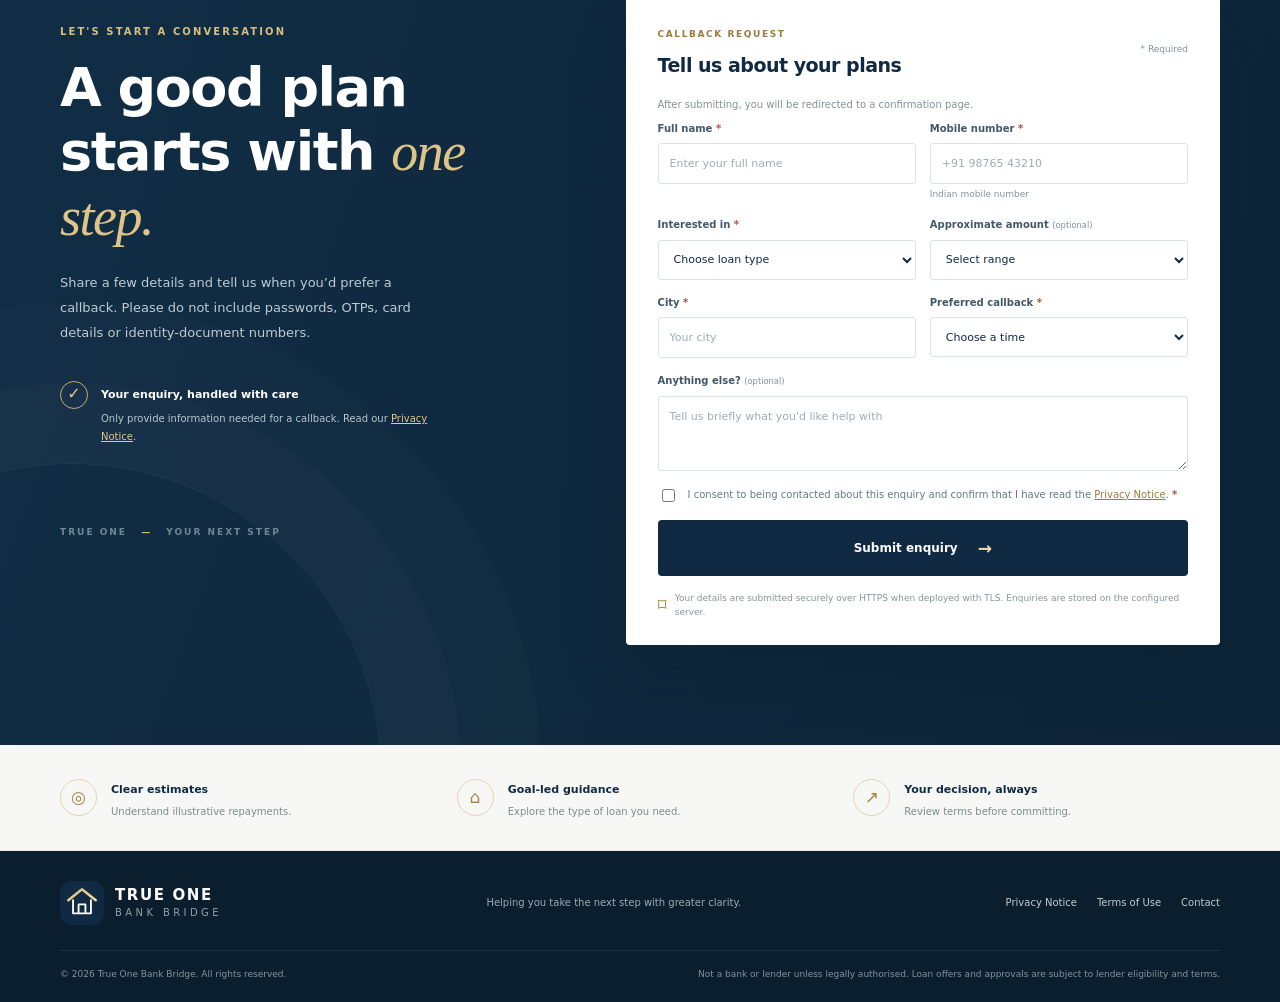
==== commit a7a594ec: "Formspree enquiry setup" ====
--- a/index.html
+++ b/index.html
@@ -1,85 +1,105 @@
 <!doctype html>
 <html lang="en">
 <head>
-  <meta charset="utf-8">
-  <meta name="viewport" content="width=device-width,initial-scale=1">
-  <meta name="theme-color" content="#101b3f">
-  <meta name="description" content="Explore personal loans, home loans and plan your monthly EMI with True One Bank Bridge. Submit an enquiry to request a callback.">
-  <title>True One Bank Bridge | Personal & Home Loans</title>
-  <link rel="icon" href="assets/true-one-logo.jpeg">
-  <link rel="stylesheet" href="styles.css">
+  <meta charset="utf-8"><meta name="viewport" content="width=device-width, initial-scale=1">
+  <meta name="description" content="Explore personal loan and home loan options with True One Bank Bridge. Estimate your EMI and request a callback.">
+  <meta name="theme-color" content="#102a43">
+  <title>True One Bank Bridge | Personal & Home Loan Guidance</title>
+  <link rel="icon" href="static/assets/brand.svg" type="image/svg+xml">
+  <link rel="stylesheet" href="static/css/styles.css">
+  <script defer src="static/js/main.js"></script>
 </head>
 <body>
-  <div class="topbar"><div class="container topbar-inner"><span>Loan guidance made simpler</span><span>Transparent guidance · Personalised support</span></div></div>
-  <header class="site-header">
-    <div class="container nav-wrap">
-      <a class="brand" href="#home" aria-label="True One Bank Bridge home">
-        <img src="assets/true-one-logo.jpeg" alt="True One logo">
-        <span><strong>TRUE ONE</strong><small>BANK BRIDGE</small></span>
-      </a>
-      <button class="menu-toggle" id="menuToggle" aria-label="Toggle navigation" aria-expanded="false">☰</button>
-      <nav id="mainNav" aria-label="Main navigation">
-        <a href="#loans">Loan solutions</a><a href="#calculator">EMI calculator</a><a href="#process">How it works</a><a href="#faq">FAQs</a>
-        <a class="nav-cta" href="#enquiry">Request a callback <span>↗</span></a>
-      </nav>
+<header class="site-header">
+  <div class="container nav-wrap">
+    <a class="brand" href="/" aria-label="True One Bank Bridge home">
+      <img src="static/assets/brand.svg" alt="" width="44" height="44">
+      <span><strong>TRUE ONE</strong><small>BANK BRIDGE</small></span>
+    </a>
+    <button class="menu-toggle" aria-expanded="false" aria-controls="primary-nav" type="button">Menu <span>☰</span></button>
+    <nav id="primary-nav" class="nav-links" aria-label="Main navigation">
+      <a href="#loans">Loan solutions</a><a href="#calculator">EMI calculator</a><a href="#process">How it works</a>
+      <a class="nav-cta" href="#contact">Request a callback <span>↗</span></a>
+    </nav>
+  </div>
+</header>
+<main>
+<section class="hero">
+  <div class="hero-glow"></div>
+  <div class="container hero-grid">
+    <div class="hero-copy">
+      <div class="eyebrow"><span class="eyebrow-dot"></span> LOAN GUIDANCE, MADE CLEAR</div>
+      <h1>Your next chapter.<br><em>Made possible.</em></h1>
+      <p class="hero-lead">Thoughtful guidance for personal and home loan options, with transparent estimates to help you plan your next move.</p>
+      <div class="hero-actions"><a class="button button-primary" href="#contact">Explore your options <span>→</span></a><a class="text-link" href="#calculator">Calculate your EMI <span>↘</span></a></div>
+      <div class="hero-proof"><div class="proof-mark">✓</div><p><strong>Clarity before commitment</strong><span>Understand estimates before speaking with a representative.</span></p></div>
     </div>
-  </header>
-
-  <main>
-    <section class="hero" id="home">
-      <div class="hero-orb orb-one"></div><div class="hero-orb orb-two"></div>
-      <div class="container hero-grid">
-        <div class="hero-copy">
-          <div class="eyebrow"><span class="eyebrow-dot"></span> YOUR GOALS. A CLEARER PATH.</div>
-          <h1>Move forward with<br><span>confidence.</span></h1>
-          <p class="hero-lead">Thoughtful loan guidance for the milestones that matter—from your next big plan to a place to call home.</p>
-          <div class="hero-actions"><a class="button button-primary" href="#enquiry">Explore your options <span>→</span></a><a class="text-link" href="#calculator">Calculate your EMI <span>↘</span></a></div>
-          <div class="trust-row"><div class="trust-icon">✓</div><div><strong>Clarity at every step</strong><small>Understand estimates before you enquire</small></div><div class="trust-divider"></div><div class="trust-icon shield">◇</div><div><strong>Privacy-conscious</strong><small>Your details should be handled securely</small></div></div>
-        </div>
-        <div class="hero-visual">
-          <div class="visual-card card-back"><div class="mini-label">PLAN WITH PURPOSE</div><div class="mini-line"></div><div class="mini-line short"></div><div class="mini-chart"><i></i><i></i><i></i><i></i><i></i><i></i><i></i><i></i></div></div>
-          <div class="visual-card main-visual"><div class="visual-top"><span class="visual-tag">YOUR NEXT CHAPTER</span><span class="sparkle">✦</span></div><div class="house-art"><div class="sun"></div><div class="roof"></div><div class="house"><div class="window"></div><div class="door"></div></div><div class="hill hill-a"></div><div class="hill hill-b"></div></div><div class="visual-bottom"><div><small>BIG DREAMS, SMART PLANNING</small><strong>Start with a plan.</strong></div><div class="round-arrow">↗</div></div></div>
-          <div class="floating-note"><span class="note-icon">₹</span><div><small>Know your numbers</small><strong>Estimate your EMI</strong></div><a href="#calculator">→</a></div>
-          <div class="decor-dot dot-a"></div><div class="decor-dot dot-b"></div>
-        </div>
+    <div class="hero-visual" aria-label="Illustration of a home and financial planning">
+      <div class="visual-top"><span>YOUR PLANS, IN FOCUS</span><span class="live-dot"></span></div>
+      <div class="sun"></div><div class="house">
+        <div class="roof"></div><div class="house-body"><div class="window window-one"></div><div class="door"></div><div class="window window-two"></div></div>
       </div>
-      <div class="container hero-foot"><span>PERSONAL LOANS</span><i></i><span>HOME LOANS</span><i></i><span>EMI PLANNING</span></div>
-    </section>
-
-    <section class="section loans-section" id="loans">
-      <div class="container">
-        <div class="section-heading"><div><div class="eyebrow">LOAN SOLUTIONS</div><h2>Make room for <span>what matters.</span></h2></div><p>Every financial goal is different. Explore a starting point and enquire to discuss your situation.</p></div>
-        <div class="loan-grid">
-          <article class="loan-card personal"><div class="loan-card-top"><div class="loan-icon">↗</div><span class="card-index">01 / PERSONAL</span></div><h3>Personal loan</h3><p>For planned expenses, unexpected needs, or the next step you’re ready to take.</p><ul><li>Flexible use of funds, subject to lender terms</li><li>Repayment options depend on eligibility</li><li>Compare estimated monthly payments</li></ul><a href="#enquiry" class="card-link" data-loan="Personal Loan">Enquire about personal loans <span>→</span></a></article>
-          <article class="loan-card home"><div class="loan-card-top"><div class="loan-icon">⌂</div><span class="card-index">02 / HOME</span></div><h3>Home loan</h3><p>Plan your home purchase with a clearer view of possible repayments.</p><ul><li>Explore home-financing options</li><li>Estimate EMI across different tenures</li><li>Understand that rates vary by lender</li></ul><a href="#enquiry" class="card-link" data-loan="Home Loan">Enquire about home loans <span>→</span></a></article>
-        </div>
-        <p class="section-note"><span>ⓘ</span> Loan approval, interest rates, fees and terms are determined by the relevant lender and depend on eligibility. True One Bank Bridge does not promise approval.</p>
+      <div class="path"></div><div class="plant plant-one"><i></i><i></i><i></i></div><div class="plant plant-two"><i></i><i></i><i></i></div>
+      <div class="floating-card card-rate"><span class="mini-icon">₹</span><div><small>PLAN WITH CONFIDENCE</small><strong>One step at a time</strong></div></div>
+      <div class="floating-card card-check"><span class="check-circle">✓</span><div><small>PERSONAL · HOME</small><strong>Options that fit your goals</strong></div></div>
+      <div class="visual-foot"><span>PLAN</span><span class="foot-line"></span><span>COMPARE</span><span class="foot-line"></span><span>DECIDE</span></div>
+    </div>
+  </div>
+  <div class="container hero-bottom"><span>BUILT AROUND YOUR GOALS</span><div><span class="bottom-icon">⌂</span> Home ownership</div><div><span class="bottom-icon">↗</span> Personal milestones</div><div><span class="bottom-icon">◷</span> Clear EMI estimates</div></div>
+</section>
+<section class="section loans-section" id="loans">
+  <div class="container">
+    <div class="section-heading"><div><div class="eyebrow">LOAN SOLUTIONS</div><h2>Support for the plans<br>that move you forward.</h2></div><p>Start with your goal. We’ll help you understand the questions, options and next steps to consider.</p></div>
+    <div class="loan-cards">
+      <article class="loan-card personal-card"><div class="card-icon">↗</div><div class="card-tag">FOR YOUR NEXT BIG STEP</div><h3>Personal loan</h3><p>Explore financing for planned expenses, important milestones or consolidating eligible obligations.</p><ul><li>Flexible loan amount options</li><li>Understand tenure and EMI</li><li>Callback at a convenient time</li></ul><a href="#contact" class="card-link" data-loan="Personal Loan">Explore personal loans <span>→</span></a><div class="card-watermark">01</div></article>
+      <article class="loan-card home-card"><div class="card-icon">⌂</div><div class="card-tag">MAKE ROOM FOR WHAT'S NEXT</div><h3>Home loan</h3><p>Plan for buying or building a home with a clearer view of monthly repayments and the process.</p><ul><li>Estimate monthly EMI</li><li>Explore repayment tenure</li><li>Understand next-step requirements</li></ul><a href="#contact" class="card-link" data-loan="Home Loan">Explore home loans <span>→</span></a><div class="card-watermark">02</div></article>
+    </div>
+    <p class="disclaimer">Loan availability, rates, fees, eligibility and approval are determined by the relevant lending institution. True One Bank Bridge does not guarantee approval.</p>
+  </div>
+</section>
+<section class="calculator-section" id="calculator">
+  <div class="container calculator-grid">
+    <div class="calculator-copy"><div class="eyebrow eyebrow-light">PLAN BEFORE YOU APPLY</div><h2>Know your EMI.<br><em>Shape your plan.</em></h2><p>Adjust the amount, interest rate and tenure to estimate your monthly repayment. This is an indicative calculation, not a loan offer.</p><div class="calc-note"><span>ⓘ</span><span>Actual repayments may differ based on lender terms, fees, insurance and the final interest rate.</span></div></div>
+    <div class="calculator-panel">
+      <div class="panel-head"><div><span class="panel-kicker">EMI CALCULATOR</span><h3>Your monthly estimate</h3></div><span class="calc-symbol">₹</span></div>
+      <div class="emi-result"><span>ESTIMATED MONTHLY EMI</span><strong id="emi-output" aria-live="polite">₹ 0</strong><div class="result-sub">per month · illustrative only</div></div>
+      <div class="calc-field"><div class="field-label"><label for="principal">Loan amount</label><strong id="principal-label">₹ 25,00,000</strong></div><input id="principal" type="range" min="100000" max="10000000" step="50000" value="2500000"><div class="range-ends"><span>₹1 lakh</span><span>₹1 crore</span></div></div>
+      <div class="calc-row">
+        <div class="calc-field"><div class="field-label"><label for="interest">Interest rate</label></div><div class="input-suffix"><input id="interest" type="number" min="1" max="36" step="0.1" value="9.5" inputmode="decimal"><span>% p.a.</span></div></div>
+        <div class="calc-field"><div class="field-label"><label for="tenure">Tenure</label></div><div class="input-suffix"><input id="tenure" type="number" min="1" max="30" step="1" value="15" inputmode="numeric"><span>years</span></div></div>
       </div>
-    </section>
-
-    <section class="calculator-section" id="calculator">
-      <div class="container calc-grid">
-        <div class="calc-copy"><div class="eyebrow light-eyebrow">EMI CALCULATOR</div><h2>Plan the monthly.<br><span>Picture the bigger.</span></h2><p>Adjust the amount, interest rate and tenure to estimate your monthly instalment. Use this as a planning tool—not a loan offer.</p><div class="calc-benefit"><span>✓</span> Instant estimates as you adjust</div><div class="calc-benefit"><span>✓</span> See principal and interest separately</div><div class="calc-benefit"><span>✓</span> Compare different scenarios</div></div>
-        <div class="calculator">
-          <div class="calc-header"><div><span class="calc-kicker">YOUR ESTIMATE</span><h3>EMI planner</h3></div><button class="reset-btn" id="resetCalc" type="button">Reset ↺</button></div>
-          <div class="field-block"><div class="field-label"><label for="amount">Loan amount</label><strong id="amountLabel">₹ 10,00,000</strong></div><input id="amount" type="range" min="50000" max="5000000" step="10000" value="1000000"><div class="range-ends"><span>₹50,000</span><span>₹50,00,000</span></div></div>
-          <div class="field-row"><div class="field-block"><label for="rate">Interest rate (% p.a.)</label><div class="number-input"><input id="rate" type="number" min="0" max="36" step="0.1" value="10.5"><span>%</span></div></div><div class="field-block"><label for="tenure">Tenure</label><div class="number-input"><input id="tenure" type="number" min="1" max="30" step="1" value="5"><span>years</span></div></div></div>
-          <div class="result-panel"><div class="result-label">ESTIMATED MONTHLY EMI</div><div class="emi-value" id="emiValue">₹ 21,494</div><div class="result-divider"></div><div class="result-details"><div><span>Principal amount</span><strong id="principalValue">₹ 10,00,000</strong></div><div><span>Estimated interest</span><strong id="interestValue">₹ 2,89,640</strong></div><div><span>Total repayment</span><strong id="totalValue">₹ 12,89,640</strong></div></div></div>
-          <a class="button button-primary calc-cta" href="#enquiry">Discuss this estimate <span>→</span></a>
-          <p class="calc-disclaimer">Illustrative calculation using a reducing-balance EMI formula. Actual lender calculations, fees, insurance, rate changes and repayment schedules may differ.</p>
-        </div>
-      </div>
-    </section>
-
-    <section class="process-section section" id="process"><div class="container"><div class="section-heading centered"><div><div class="eyebrow">A SIMPLE START</div><h2>From question to <span>next step.</span></h2></div><p>Start with an enquiry. Review the available options and make decisions with clear information.</p></div><div class="steps"><article><div class="step-number">01</div><h3>Tell us your goal</h3><p>Share the type of loan and a convenient way to contact you.</p></article><article><div class="step-number">02</div><h3>Discuss your options</h3><p>Review potential options, indicative costs and lender requirements.</p></article><article><div class="step-number">03</div><h3>Choose your next step</h3><p>Decide whether to proceed with the relevant lender after reviewing its terms.</p></article></div></div></section>
-
-    <section class="enquiry-section" id="enquiry"><div class="container enquiry-grid"><div class="enquiry-copy"><div class="eyebrow light-eyebrow">LET'S TALK</div><h2>Your plans deserve<br><span>a conversation.</span></h2><p>Leave your details and preferred contact time. Our team can follow up once this form is connected to a secure enquiry system.</p><div class="contact-promise"><div class="promise-icon">✦</div><div><strong>Only share what is needed</strong><small>Do not submit passwords, OTPs, bank credentials, Aadhaar numbers or other sensitive identity data through this form.</small></div></div><div class="contact-line"><span>✉</span><div><small>EMAIL</small><strong>Set your official contact email</strong></div></div><div class="contact-line"><span>◷</span><div><small>AVAILABILITY</small><strong>By appointment / callback</strong></div></div></div>
-      <form class="enquiry-form" id="enquiryForm" novalidate><div class="form-heading"><h3>Request a callback</h3><p>Fields marked * are required.</p></div><div class="form-row"><div class="form-field"><label for="fullName">Full name *</label><input id="fullName" name="fullName" autocomplete="name" required maxlength="80" placeholder="Enter your name"></div><div class="form-field"><label for="phone">Mobile number *</label><input id="phone" name="phone" type="tel" inputmode="tel" autocomplete="tel" required maxlength="16" placeholder="+91 98765 43210"></div></div><div class="form-row"><div class="form-field"><label for="loanType">Interested in *</label><select id="loanType" name="loanType" required><option value="">Choose loan type</option><option>Personal Loan</option><option>Home Loan</option><option>Both / Not sure</option></select></div><div class="form-field"><label for="loanAmount">Approximate amount</label><select id="loanAmount" name="loanAmount"><option value="">Select range (optional)</option><option>Below ₹5 lakh</option><option>₹5–10 lakh</option><option>₹10–25 lakh</option><option>₹25–50 lakh</option><option>Above ₹50 lakh</option><option>Not decided</option></select></div></div><div class="form-row"><div class="form-field"><label for="city">City *</label><input id="city" name="city" autocomplete="address-level2" required maxlength="80" placeholder="Your city"></div><div class="form-field"><label for="contactTime">Preferred callback</label><select id="contactTime" name="contactTime"><option value="">Any convenient time</option><option>Morning (9 AM–12 PM)</option><option>Afternoon (12 PM–4 PM)</option><option>Evening (4 PM–7 PM)</option></select></div></div><div class="form-field"><label for="message">Anything else? <span class="optional">(optional)</span></label><textarea id="message" name="message" rows="3" maxlength="500" placeholder="Tell us briefly what you need"></textarea></div><label class="consent"><input type="checkbox" id="consent" required><span>I consent to being contacted about this enquiry and have read the privacy notice. *</span></label><button class="button button-primary submit-btn" type="submit">Submit enquiry <span>→</span></button><p class="form-security"><span>▣</span> Demo form: submissions are not sent or stored. Connect a secure backend before publishing this form for real enquiries.</p><div class="form-status" id="formStatus" role="status" aria-live="polite"></div></form>
-    </div></section>
-
-    <section class="faq-section section" id="faq"><div class="container faq-grid"><div><div class="eyebrow">GOOD TO KNOW</div><h2>Questions, <span>answered.</span></h2><p class="faq-intro">A little clarity before you take the next step.</p></div><div class="faq-list"><details><summary>Is the EMI amount guaranteed by a lender?<span>+</span></summary><p>No. This calculator gives an estimate. A lender's final EMI depends on the approved amount, rate, tenure, fees and repayment terms.</p></details><details><summary>Does submitting an enquiry mean my loan is approved?<span>+</span></summary><p>No. An enquiry is only a request for contact. Approval is decided by the lender after its own checks.</p></details><details><summary>What information should I share here?<span>+</span></summary><p>Share only the basic contact details requested. Never submit an OTP, password, card PIN, net-banking credentials or sensitive identity documents in this demo form.</p></details><details><summary>Are there any fees or charges?<span>+</span></summary><p>Fees and charges vary by lender and product. Review the lender's official schedule of charges and loan documents before agreeing.</p></details></div></div></section>
-  </main>
-  <footer class="footer"><div class="container"><div class="footer-main"><a class="brand footer-brand" href="#home"><img src="assets/true-one-logo.jpeg" alt=""><span><strong>TRUE ONE</strong><small>BANK BRIDGE</small></span></a><p>Clearer conversations for your financial goals.</p><a href="#enquiry" class="footer-link">Start an enquiry ↗</a></div><div class="footer-disclaimer">True One Bank Bridge is presented as a loan enquiry and guidance website. Unless separately authorised and accurately disclosed, it should not be represented as a bank, lender, RBI-regulated entity, or loan approver. Add verified business details, lender/partner disclosures, privacy policy, terms, grievance contact and applicable regulatory disclosures before production launch. Do not publish placeholder contact information.</div><div class="footer-bottom"><span>© <span id="year"></span> True One Bank Bridge. All rights reserved.</span><div><a href="privacy.html">Privacy notice</a><a href="terms.html">Terms of use</a></div></div></div></footer>
-  <script src="script.js"></script>
-</body>
-</html>+      <div class="calc-breakdown"><div><span>Total interest</span><strong id="interest-output">₹ 0</strong></div><div><span>Total repayment</span><strong id="total-output">₹ 0</strong></div></div>
+      <a href="#contact" class="button button-dark button-full">Discuss my estimate <span>→</span></a>
+    </div>
+  </div>
+</section>
+<section class="process-section" id="process"><div class="container">
+  <div class="section-heading"><div><div class="eyebrow">A SIMPLE START</div><h2>From first question<br>to a clearer next step.</h2></div><p>No pressure to decide immediately. Start with an enquiry and understand what may be suitable for you.</p></div>
+  <div class="steps"><article><span class="step-num">01</span><div class="step-icon">✳</div><h3>Tell us your goal</h3><p>Choose personal loan, home loan or ask us to help you compare.</p></article><article><span class="step-num">02</span><div class="step-icon">◷</div><h3>Choose a callback</h3><p>Share a convenient time and a representative can follow up.</p></article><article><span class="step-num">03</span><div class="step-icon">↗</div><h3>Explore your options</h3><p>Discuss eligibility, documents and lender terms before deciding.</p></article></div>
+</div></section>
+<section class="contact-section" id="contact"><div class="container contact-grid">
+  <div class="contact-copy"><div class="eyebrow eyebrow-light">LET'S START A CONVERSATION</div><h2>A good plan<br>starts with <em>one step.</em></h2><p>Share a few details and tell us when you’d prefer a callback. Please do not include passwords, OTPs, card details or identity-document numbers.</p><div class="contact-promise"><span>✓</span><div><strong>Your enquiry, handled with care</strong><p>Only provide information needed for a callback. Read our <a href="privacy.html">Privacy Notice</a>.</p></div></div><div class="contact-decoration">TRUE ONE <span>—</span> YOUR NEXT STEP</div></div>
+  <div class="form-panel">
+    <div class="form-heading"><div><span class="panel-kicker">CALLBACK REQUEST</span><h3>Tell us about your plans</h3></div><span class="required-note">* Required</span></div>
+    <p class="form-service-note">After submitting, you will be redirected to a confirmation page.</p>
+<form action="https://formspree.io/f/xoejwryw" method="post" id="enquiry-form">
+      <input type="hidden" name="_subject" value="New True One Bank Bridge loan enquiry">
+      <input type="hidden" name="_next" value="https://trueonebankbridge.com/thank-you.html">
+      <div class="honeypot" aria-hidden="true"><label for="website">Leave this field empty</label><input id="website" name="_gotcha" tabindex="-1" autocomplete="off"></div>
+      <div class="form-field"><label for="full_name">Full name <span>*</span></label><input id="full_name" name="full_name" type="text" autocomplete="name" maxlength="100" required placeholder="Enter your full name"></div>
+      <div class="form-field"><label for="mobile">Mobile number <span>*</span></label><input id="mobile" name="mobile" type="tel" autocomplete="tel" inputmode="tel" required maxlength="18" placeholder="+91 98765 43210"><small>Indian mobile number</small></div>
+      <div class="form-field"><label for="loan_type">Interested in <span>*</span></label><select id="loan_type" name="loan_type" required><option value="" disabled selected>Choose loan type</option><option>Personal Loan</option><option>Home Loan</option><option>Both / Not sure</option></select></div>
+      <div class="form-field"><label for="amount_range">Approximate amount <small>(optional)</small></label><select id="amount_range" name="amount_range"><option value="">Select range</option><option>Below ₹5 lakh</option><option>₹5–10 lakh</option><option>₹10–25 lakh</option><option>₹25–50 lakh</option><option>Above ₹50 lakh</option><option>Not decided</option></select></div>
+      <div class="form-field"><label for="city">City <span>*</span></label><input id="city" name="city" autocomplete="address-level2" maxlength="80" required placeholder="Your city"></div>
+      <div class="form-field"><label for="callback_time">Preferred callback <span>*</span></label><select id="callback_time" name="callback_time" required><option value="" disabled selected>Choose a time</option><option>Any convenient time</option><option>Morning (9 AM–12 PM)</option><option>Afternoon (12 PM–4 PM)</option><option>Evening (4 PM–7 PM)</option></select></div>
+      <div class="form-field full-field"><label for="notes">Anything else? <small>(optional)</small></label><textarea id="notes" name="notes" rows="3" maxlength="1000" placeholder="Tell us briefly what you'd like help with"></textarea></div>
+      <label class="consent full-field"><input type="checkbox" name="consent" value="yes" required><span>I consent to being contacted about this enquiry and confirm that I have read the <a href="privacy.html" target="_blank" rel="noopener">Privacy Notice</a>. <b>*</b></span></label>
+      <button class="button button-primary button-full full-field" type="submit">Submit enquiry <span>→</span></button>
+      <p class="form-foot full-field"><span class="lock-icon">⌑</span> Your details are submitted securely over HTTPS when deployed with TLS. Enquiries are stored on the configured server.</p>
+    </form>
+  </div>
+</div></section>
+<section class="trust-section"><div class="container trust-grid"><div><span class="trust-icon">◎</span><div><strong>Clear estimates</strong><p>Understand illustrative repayments.</p></div></div><div><span class="trust-icon">⌂</span><div><strong>Goal-led guidance</strong><p>Explore the type of loan you need.</p></div></div><div><span class="trust-icon">↗</span><div><strong>Your decision, always</strong><p>Review terms before committing.</p></div></div></div></section>
+</main>
+<footer class="site-footer"><div class="container footer-main"><a class="brand brand-footer" href="/"><img src="static/assets/brand.svg" alt="" width="42" height="42"><span><strong>TRUE ONE</strong><small>BANK BRIDGE</small></span></a><p>Helping you take the next step with greater clarity.</p><div class="footer-links"><a href="privacy.html">Privacy Notice</a><a href="terms.html">Terms of Use</a><a href="#contact">Contact</a></div></div><div class="container footer-bottom"><span>© 2026 True One Bank Bridge. All rights reserved.</span><span class="footer-disclaimer">Not a bank or lender unless legally authorised. Loan offers and approvals are subject to lender eligibility and terms.</span></div></footer>
+</body></html>
--- a/static/css/styles.css
+++ b/static/css/styles.css
@@ -0,0 +1,5 @@
+@import url(''); 
+:root{--navy:#102a43;--navy2:#183d58;--gold:#d6b875;--gold2:#f1dfb0;--ink:#172b3a;--muted:#667887;--paper:#f7f8f7;--line:#dfe6e9;--white:#fff;--green:#1e7765}
+*{box-sizing:border-box}html{scroll-behavior:smooth;scroll-padding-top:86px}body{margin:0;font-family:Inter,ui-sans-serif,system-ui,-apple-system,"Segoe UI",sans-serif;color:var(--ink);background:#fff;line-height:1.55}a{color:inherit;text-decoration:none}button,input,select,textarea{font:inherit}.container{width:min(1160px,calc(100% - 48px));margin:0 auto}.site-header{height:82px;background:#fff;border-bottom:1px solid #edf0f1;position:sticky;top:0;z-index:50}.nav-wrap{height:100%;display:flex;align-items:center;justify-content:space-between}.brand{display:flex;align-items:center;gap:11px;color:var(--navy);line-height:1.05}.brand img{width:44px;height:44px}.brand strong{display:block;font-size:15px;letter-spacing:1.6px;font-weight:850}.brand small{display:block;font-size:10px;letter-spacing:3.4px;color:#788692;margin-top:5px}.nav-links{display:flex;align-items:center;gap:32px;font-size:13px;font-weight:650;color:#435563}.nav-links>a:not(.nav-cta):hover,.footer-links a:hover{color:#a27b35}.nav-cta{display:inline-flex;align-items:center;gap:14px;background:var(--navy);color:#fff;border-radius:4px;padding:13px 17px;font-size:12px;font-weight:700}.nav-cta span{color:var(--gold2)}.menu-toggle{display:none}.hero{position:relative;overflow:hidden;background:linear-gradient(110deg,#f8f9f7 0%,#f5f6f3 54%,#e9efed 100%);padding:83px 0 0}.hero:after{content:"";position:absolute;right:-150px;top:-270px;width:650px;height:650px;border:1px solid rgba(16,42,67,.08);border-radius:50%;box-shadow:0 0 0 75px rgba(16,42,67,.018),0 0 0 150px rgba(16,42,67,.015);pointer-events:none}.hero-grid{display:grid;grid-template-columns:1fr 1fr;gap:54px;align-items:center;position:relative;z-index:1}.eyebrow{font-size:10px;font-weight:800;letter-spacing:2.1px;color:#987b3f;display:flex;align-items:center;gap:9px}.eyebrow-dot{width:7px;height:7px;background:var(--gold);border-radius:50%}.hero h1{font-size:clamp(44px,5.2vw,66px);line-height:1.08;letter-spacing:-2.7px;color:var(--navy);font-weight:760;margin:23px 0 22px}.hero h1 em,.calculator-copy h2 em,.contact-copy h2 em{font-family:Georgia,serif;font-weight:400;color:#b28c48}.hero-lead{font-size:16px;color:#667683;max-width:485px;line-height:1.8}.hero-actions{display:flex;align-items:center;gap:28px;margin-top:31px}.button{display:inline-flex;align-items:center;justify-content:center;gap:20px;border:0;border-radius:4px;padding:15px 20px;font-size:12px;font-weight:750;cursor:pointer;transition:transform .2s,background .2s}.button:hover{transform:translateY(-2px)}.button-primary{background:var(--navy);color:#fff}.button-primary:hover,.button-dark:hover{background:#244d69}.button span{font-size:17px;color:var(--gold2)}.text-link{font-size:12px;font-weight:750;color:var(--navy);border-bottom:1px solid #c6b078;padding:0 0 6px}.text-link span{margin-left:8px;color:#b28c48}.hero-proof{display:flex;align-items:center;gap:13px;margin-top:48px}.proof-mark{width:34px;height:34px;border:1px solid #d8c493;border-radius:50%;display:grid;place-items:center;color:#987b3f}.hero-proof p{display:grid;gap:3px;margin:0}.hero-proof strong{font-size:11px;color:var(--navy)}.hero-proof p span{font-size:10px;color:#75838e}.hero-visual{min-height:410px;position:relative;background:linear-gradient(145deg,#dce6e0,#eaf0e9 60%,#d6e2dc);border-radius:3px;overflow:hidden;box-shadow:0 20px 55px #183d5814}.visual-top{position:absolute;left:25px;right:25px;top:24px;display:flex;justify-content:space-between;font-size:9px;font-weight:800;letter-spacing:1.6px;color:#637a70}.live-dot{width:7px;height:7px;border-radius:50%;background:#9db58e}.sun{position:absolute;right:74px;top:67px;width:80px;height:80px;border-radius:50%;background:#e7d6a8;opacity:.9}.house{position:absolute;left:50%;top:105px;transform:translateX(-50%);width:255px;height:220px}.roof{position:absolute;top:0;left:3px;width:0;height:0;border-left:127px solid transparent;border-right:127px solid transparent;border-bottom:100px solid #173e4d;filter:drop-shadow(0 5px 2px #102a431a)}.house-body{position:absolute;top:96px;left:25px;right:25px;height:119px;background:#f8f6ec;border:5px solid #d6d8c9;display:flex;align-items:flex-end;justify-content:space-around;padding:0 13px}.window{width:42px;height:49px;background:#9ebbb9;border:5px solid #c2c7b9;margin-bottom:23px;position:relative}.window:after{content:"";position:absolute;left:50%;top:0;bottom:0;width:2px;background:#e9eee6}.door{width:46px;height:76px;background:#c5a66a;border:4px solid #e2d8b9;border-bottom:0}.path{position:absolute;bottom:-20px;left:50%;transform:translateX(-50%);width:190px;height:120px;background:#d4d8c9;clip-path:polygon(34% 0,66% 0,100% 100%,0 100%)}.plant{position:absolute;bottom:55px;width:54px;height:80px;border-bottom:7px solid #9cae9a}.plant-one{left:45px}.plant-two{right:44px}.plant i{position:absolute;bottom:6px;left:24px;width:15px;height:36px;border-radius:100% 0 100% 0;background:#7e9a83;transform:rotate(-35deg);transform-origin:bottom}.plant i:nth-child(2){transform:rotate(35deg);left:9px;height:29px}.plant i:nth-child(3){transform:rotate(-50deg);left:28px;height:25px;bottom:26px}.floating-card{position:absolute;z-index:2;background:#fff;box-shadow:0 12px 35px #102a431a;padding:13px 15px;display:flex;gap:11px;align-items:center;border:1px solid #edf0e9}.floating-card small{display:block;font-size:8px;letter-spacing:1px;color:#829087;margin-bottom:3px}.floating-card strong{font-size:11px;color:var(--navy)}.card-rate{left:17px;top:139px}.card-check{right:17px;bottom:63px}.mini-icon{display:grid;place-items:center;width:32px;height:32px;background:#f5f0e1;color:#a47c36;border-radius:50%;font-weight:800}.check-circle{display:grid;place-items:center;width:28px;height:28px;border-radius:50%;background:#e3eee6;color:#397e62}.visual-foot{position:absolute;bottom:19px;left:25px;right:25px;display:flex;align-items:center;gap:10px;font-size:8px;font-weight:800;letter-spacing:1.2px;color:#6f8175}.foot-line{height:1px;background:#bdc9bf;flex:1}.hero-bottom{display:flex;align-items:center;justify-content:space-between;gap:20px;border-top:1px solid #dce3df;margin-top:68px;padding:22px 0;color:#4c606c;font-size:11px}.hero-bottom>span{font-size:9px;letter-spacing:1.5px;color:#8b969b;font-weight:800}.bottom-icon{font-size:16px;color:#b18c4a;margin-right:7px}.section{padding:100px 0}.section-heading{display:flex;align-items:flex-end;justify-content:space-between;gap:40px;margin-bottom:42px}.section-heading h2,.contact-copy h2{font-size:clamp(32px,3.6vw,45px);line-height:1.18;letter-spacing:-1.5px;color:var(--navy);margin:14px 0 0}.section-heading>p{max-width:375px;color:#71808b;font-size:13px;line-height:1.8;margin:0 0 5px}.loan-cards{display:grid;grid-template-columns:1fr 1fr;gap:22px}.loan-card{position:relative;overflow:hidden;padding:32px 34px 29px;border:1px solid #e0e7e9;min-height:340px;background:#fff}.home-card{background:#f6f8f5}.card-icon{width:42px;height:42px;border:1px solid #e4d6b5;border-radius:50%;display:grid;place-items:center;color:#a5823f;font-size:20px;margin-bottom:26px}.card-tag,.panel-kicker{font-size:9px;font-weight:850;letter-spacing:1.6px;color:#9a7b3f}.loan-card h3{font-size:27px;letter-spacing:-.7px;color:var(--navy);margin:9px 0}.loan-card>p{max-width:440px;font-size:12px;line-height:1.8;color:#71808b}.loan-card ul{list-style:none;padding:0;margin:22px 0;display:grid;gap:9px;font-size:11px;color:#536775}.loan-card li:before{content:"✓";color:#a58442;font-weight:800;margin-right:10px}.card-link{position:relative;z-index:2;display:inline-flex;gap:18px;align-items:center;color:var(--navy);font-size:11px;font-weight:800;border-bottom:1px solid #c9b783;padding-bottom:7px}.card-link span{color:#a58442;font-size:17px}.card-watermark{position:absolute;right:23px;bottom:-38px;font-size:140px;line-height:1;font-weight:900;color:#102a4306;pointer-events:none}.disclaimer{font-size:10px;color:#87939a;margin-top:22px}.calculator-section{padding:95px 0;background:var(--navy);position:relative;overflow:hidden}.calculator-section:after{content:"";position:absolute;right:-160px;bottom:-330px;width:600px;height:600px;border:1px solid #ffffff12;border-radius:50%;box-shadow:0 0 0 80px #ffffff06,0 0 0 160px #ffffff04}.calculator-grid{position:relative;z-index:1;display:grid;grid-template-columns:.8fr 1fr;gap:90px;align-items:center}.eyebrow-light{color:#d7bd80}.calculator-copy h2,.contact-copy h2{color:#fff;font-size:clamp(38px,4.4vw,54px);margin:17px 0 22px}.calculator-copy h2 em,.contact-copy h2 em{color:#dfc487}.calculator-copy>p,.contact-copy>p{color:#c0cbd1;font-size:13px;line-height:1.9;max-width:390px}.calc-note{display:flex;gap:12px;max-width:370px;margin-top:33px;color:#aebdc7;font-size:10px;line-height:1.7}.calc-note>span:first-child{color:#e0c581;font-size:18px}.calculator-panel{background:#fff;padding:30px 32px 28px;border-radius:4px;box-shadow:0 25px 65px #06172642}.panel-head{display:flex;justify-content:space-between;align-items:center}.panel-head h3,.form-heading h3{margin:6px 0 0;font-size:19px;letter-spacing:-.5px;color:var(--navy)}.calc-symbol{width:39px;height:39px;display:grid;place-items:center;background:#f7f2e5;color:#a9853f;border-radius:50%;font-weight:800}.emi-result{margin:23px 0;padding:19px 20px;background:#f4f7f4;border-left:3px solid var(--gold)}.emi-result>span{display:block;font-size:9px;font-weight:800;letter-spacing:1.2px;color:#77868d}.emi-result>strong{display:block;font-size:34px;letter-spacing:-1px;color:var(--navy);margin-top:5px}.result-sub{font-size:10px;color:#829097}.calc-field{margin:20px 0}.field-label{display:flex;align-items:center;justify-content:space-between;gap:10px;margin-bottom:11px}.field-label label{font-size:11px;font-weight:700;color:#536674}.field-label strong{font-size:12px;color:var(--navy)}input[type=range]{width:100%;accent-color:#b28c48;cursor:pointer}.range-ends{display:flex;justify-content:space-between;font-size:9px;color:#94a0a6;margin-top:1px}.calc-row{display:grid;grid-template-columns:1fr 1fr;gap:18px}.input-suffix{display:flex;align-items:center;border:1px solid #dce4e6;border-radius:3px;height:42px;padding:0 10px}.input-suffix input{min-width:0;width:100%;border:0;outline:0;color:var(--navy);font-weight:700;font-size:13px}.input-suffix span{font-size:10px;color:#819099;white-space:nowrap}.calc-breakdown{border-top:1px solid #e5eaeb;margin:22px 0;padding-top:17px;display:grid;grid-template-columns:1fr 1fr;gap:12px}.calc-breakdown div{display:grid;gap:5px}.calc-breakdown span{font-size:10px;color:#7b8b93}.calc-breakdown strong{font-size:13px;color:var(--navy)}.button-dark{background:#183d58;color:#fff}.button-full{width:100%}.process-section{padding:100px 0;background:#fbfcfb}.steps{display:grid;grid-template-columns:repeat(3,1fr);gap:20px}.steps article{position:relative;padding:28px 27px;border:1px solid #e4e9e8;background:#fff;min-height:215px}.step-num{position:absolute;right:24px;top:20px;font-size:12px;color:#c5b17c;font-weight:800}.step-icon{font-size:23px;color:#a58442;margin-bottom:23px}.steps h3{font-size:16px;color:var(--navy);margin:0 0 10px}.steps p{font-size:12px;line-height:1.8;color:#71808b;margin:0;max-width:260px}.contact-section{background:linear-gradient(110deg,#112e46,#0d2437);padding:100px 0;position:relative;overflow:hidden}.contact-section:after{content:"";position:absolute;left:-240px;bottom:-340px;width:620px;height:620px;border:1px solid #ffffff10;border-radius:50%;box-shadow:0 0 0 80px #ffffff04,0 0 0 160px #ffffff03}.contact-grid{position:relative;z-index:1;display:grid;grid-template-columns:.8fr 1fr;gap:90px;align-items:start}.contact-copy{padding-top:34px}.contact-copy>p{max-width:370px}.contact-promise{display:flex;gap:13px;margin-top:35px;max-width:375px}.contact-promise>span{display:grid;place-items:center;flex:0 0 28px;height:28px;border:1px solid #c6ab6e;color:#e4ca8b;border-radius:50%}.contact-promise strong{font-size:11px;color:#fff}.contact-promise p{font-size:10px;line-height:1.8;color:#b9c6ce;margin:5px 0}.contact-promise a{text-decoration:underline;color:#e2c889}.contact-decoration{margin-top:75px;color:#718795;letter-spacing:2px;font-size:9px;font-weight:800}.contact-decoration span{color:#d6b875;margin:0 9px}.form-panel{background:#fff;padding:30px 32px 25px;border-radius:4px;box-shadow:0 24px 65px #0617262b}.form-heading{display:flex;align-items:center;justify-content:space-between;margin-bottom:23px}.required-note{font-size:9px;color:#829099}.form-panel form{display:grid;grid-template-columns:1fr 1fr;gap:15px 14px}.form-field{display:flex;flex-direction:column;gap:7px;min-width:0}.form-field label{font-size:10px;font-weight:750;color:#435765}.form-field label span,.consent b{color:#b14d3e}.form-field label small{font-weight:500;color:#829099}.form-field input,.form-field select,.form-field textarea,.admin-login input{width:100%;border:1px solid #dce4e7;background:#fff;border-radius:3px;padding:11px 11px;font-size:11px;color:var(--navy);outline:none;min-height:40px}.form-field textarea{resize:vertical}.form-field input:focus,.form-field select:focus,.form-field textarea:focus,.admin-login input:focus{border-color:#b79a5a;box-shadow:0 0 0 3px #d6b87525}.form-field input::placeholder,.form-field textarea::placeholder{color:#a0abb1}.form-field>small{font-size:9px;color:#849199;margin-top:-3px}.full-field{grid-column:1/-1}.consent{display:flex;align-items:flex-start;gap:10px;font-size:10px;line-height:1.7;color:#657782}.consent input{margin-top:3px;accent-color:var(--navy)}.consent a{color:#9c793a;text-decoration:underline}.form-foot{display:flex;align-items:center;gap:8px;font-size:9px;line-height:1.6;color:#87949b;margin:0}.lock-icon{font-size:18px;color:#a98745}.flash-stack{display:grid;gap:7px;margin:-6px 0 17px}.flash{padding:10px 12px;font-size:11px;border-radius:3px}.flash-success{background:#e9f5ee;color:#236746;border:1px solid #c6e7d2}.flash-error{background:#fff0ed;color:#8e342b;border:1px solid #f0cbc4}.honeypot{position:absolute;left:-9999px;top:auto;width:1px;height:1px;overflow:hidden}.trust-section{padding:31px 0;background:#f7f8f6;border-bottom:1px solid #e6ebea}.trust-grid{display:grid;grid-template-columns:repeat(3,1fr);gap:30px}.trust-grid>div{display:flex;align-items:center;gap:14px}.trust-icon{width:37px;height:37px;border:1px solid #e1d3b1;border-radius:50%;display:grid;place-items:center;color:#a58442;font-size:17px;flex:0 0 37px}.trust-grid strong{font-size:11px;color:var(--navy)}.trust-grid p{font-size:10px;color:#7c8a91;margin:3px 0 0}.site-footer{background:#0b1e2d;color:#fff;padding:30px 0 20px}.footer-main{display:flex;align-items:center;justify-content:space-between;gap:20px;padding-bottom:25px}.brand-footer{color:#fff}.brand-footer small{color:#91a0aa}.footer-main>p{font-size:10px;color:#9aabb5}.footer-links{display:flex;gap:20px;font-size:10px;color:#c1cbd0}.footer-bottom{border-top:1px solid #ffffff17;padding-top:17px;display:flex;justify-content:space-between;gap:20px;font-size:9px;color:#82949f}.footer-disclaimer{max-width:600px;text-align:right}.legal-page{max-width:800px;padding-top:65px;padding-bottom:90px;min-height:75vh}.legal-page h1,.admin-page h1{font-size:42px;letter-spacing:-1.5px;color:var(--navy);margin:12px 0 20px}.legal-page h2{font-size:18px;color:var(--navy);margin-top:28px}.legal-page p{color:#617480;font-size:14px;line-height:1.9}.legal-warning{padding:15px 17px;background:#fff7e6;border-left:3px solid var(--gold);font-size:12px!important}.legal-page>.button{margin-top:20px}.admin-login{max-width:400px;display:grid;gap:13px;margin:25px 0}.admin-login label{font-size:12px;font-weight:700}.admin-page{padding-top:50px;padding-bottom:80px}.admin-head{display:flex;justify-content:space-between;align-items:center;margin-bottom:30px}.admin-head h1{margin-bottom:4px}.admin-head p,.admin-note{font-size:12px;color:#71808b}.button-outline{background:#fff;border:1px solid #dce4e7;color:var(--navy)}.table-wrap{overflow:auto;border:1px solid #e0e7e9}table{width:100%;border-collapse:collapse;font-size:11px;background:#fff}th,td{text-align:left;vertical-align:top;padding:12px;border-bottom:1px solid #e7ecee;white-space:normal;min-width:100px}th{background:#f4f7f5;color:#526572;font-size:10px}td{color:#435765}.admin-note{margin:20px 0}@media(max-width:900px){.nav-links{gap:16px}.hero-grid{gap:25px}.hero-visual{min-height:360px}.house{transform:translateX(-50%) scale(.85);transform-origin:top center}.floating-card{padding:10px}.card-check{right:9px}.calculator-grid,.contact-grid{gap:42px}.calculator-panel,.form-panel{padding:25px}.hero-bottom{flex-wrap:wrap}.hero-bottom>span{width:100%}}@media(max-width:700px){.container{width:min(100% - 34px,540px)}.site-header{height:70px}.brand img{width:39px;height:39px}.brand strong{font-size:13px}.brand small{font-size:9px}.menu-toggle{display:flex;align-items:center;gap:9px;background:none;border:0;color:var(--navy);font-weight:700;font-size:12px}.nav-links{display:none;position:absolute;top:70px;left:0;right:0;padding:20px 24px;background:#fff;border-bottom:1px solid var(--line);box-shadow:0 15px 20px #102a430c;flex-direction:column;align-items:stretch;gap:19px}.nav-links.open{display:flex}.nav-cta{justify-content:center}.hero{padding-top:55px}.hero-grid{grid-template-columns:1fr;gap:35px}.hero h1{font-size:48px}.hero-lead{font-size:14px}.hero-proof{margin-top:31px}.hero-visual{min-height:360px}.hero-bottom{margin-top:40px;display:grid;grid-template-columns:1fr 1fr;gap:16px;padding:20px 0}.hero-bottom>span{grid-column:1/-1}.hero-bottom>div{font-size:10px}.section,.process-section,.contact-section,.calculator-section{padding:65px 0}.section-heading{display:block;margin-bottom:28px}.section-heading h2{font-size:34px}.section-heading>p{margin-top:18px}.loan-cards{grid-template-columns:1fr}.loan-card{padding:27px 24px;min-height:auto}.calculator-grid,.contact-grid{grid-template-columns:1fr;gap:35px}.calculator-copy h2,.contact-copy h2{font-size:43px}.calculator-panel,.form-panel{padding:23px 19px}.steps{grid-template-columns:1fr;gap:12px}.steps article{min-height:0;padding:24px}.step-icon{margin-bottom:13px}.contact-copy{padding-top:0}.contact-decoration{margin-top:35px}.form-panel form{gap:13px 10px}.form-field input,.form-field select,.form-field textarea{font-size:12px}.trust-grid{grid-template-columns:1fr;gap:20px}.footer-main{align-items:flex-start;flex-direction:column}.footer-main>p{margin:0}.footer-links{flex-wrap:wrap}.footer-bottom{flex-direction:column}.footer-disclaimer{text-align:left}.legal-page{padding-top:40px}.legal-page h1,.admin-page h1{font-size:34px}.admin-head{align-items:flex-start;gap:15px}.admin-head .button{padding:11px}.calc-row{gap:10px}}@media(max-width:390px){.form-panel form{grid-template-columns:1fr}.form-field,.full-field{grid-column:1}.hero h1{font-size:42px}.hero-actions{align-items:flex-start;flex-direction:column;gap:18px}.hero-visual{min-height:330px}.house{top:90px;transform:translateX(-50%) scale(.75)}.card-rate{top:122px}.floating-card strong{font-size:10px}.calc-breakdown{gap:8px}.emi-result>strong{font-size:30px}}
+
+.form-service-note{font-size:10px;color:#829099;margin:-6px 0 8px;grid-column:1/-1}
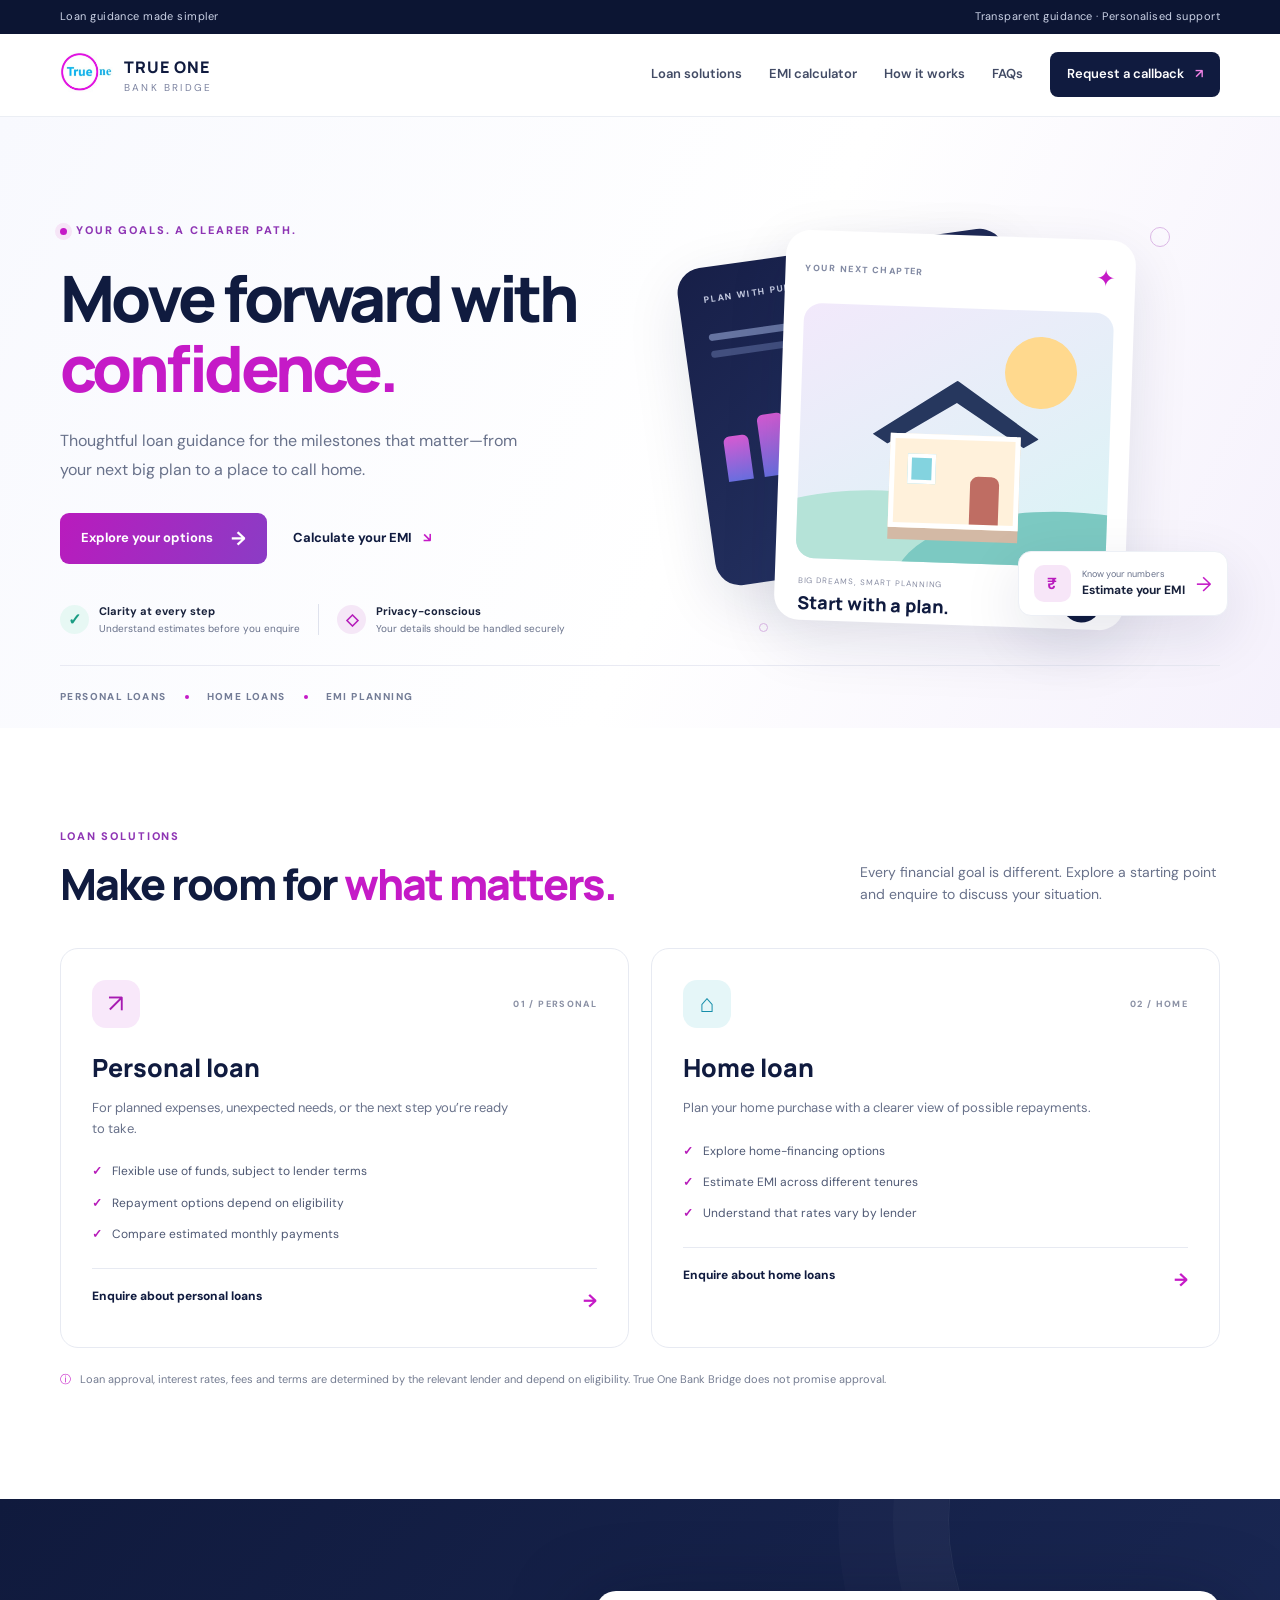
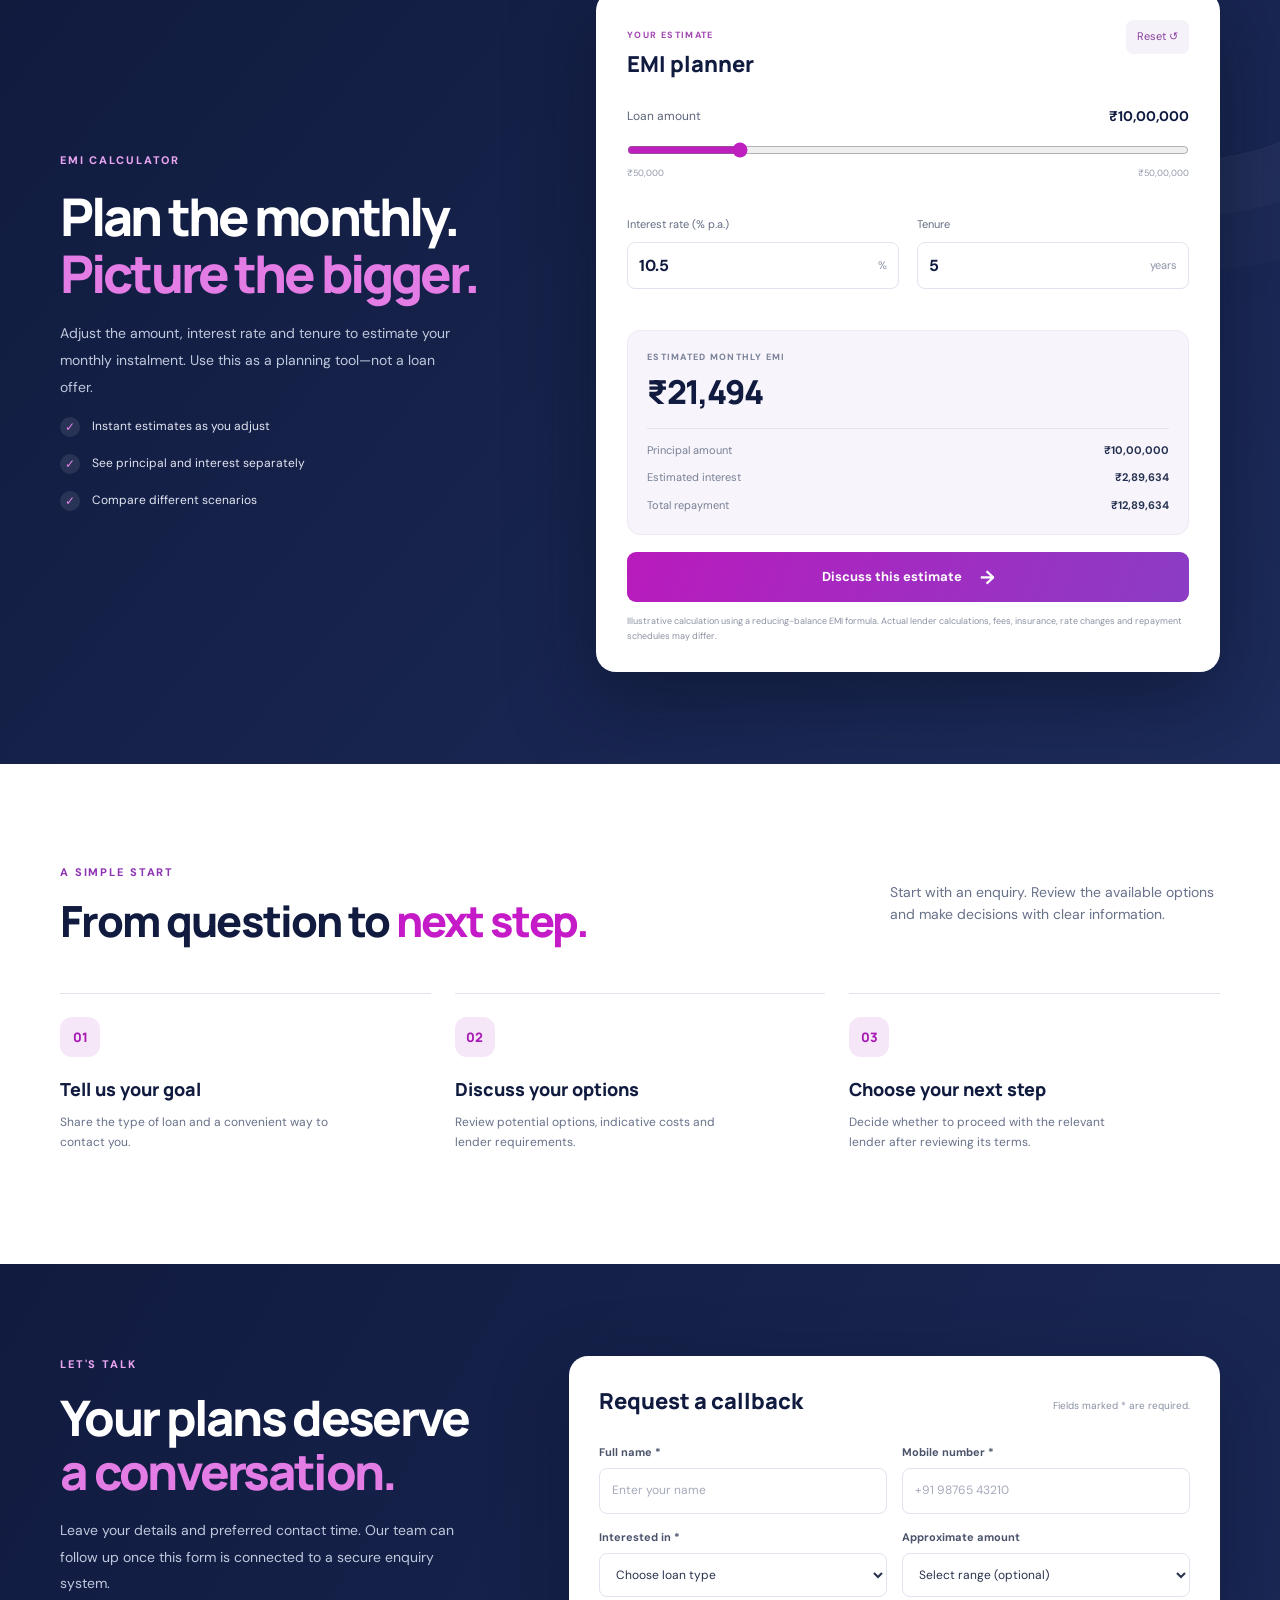
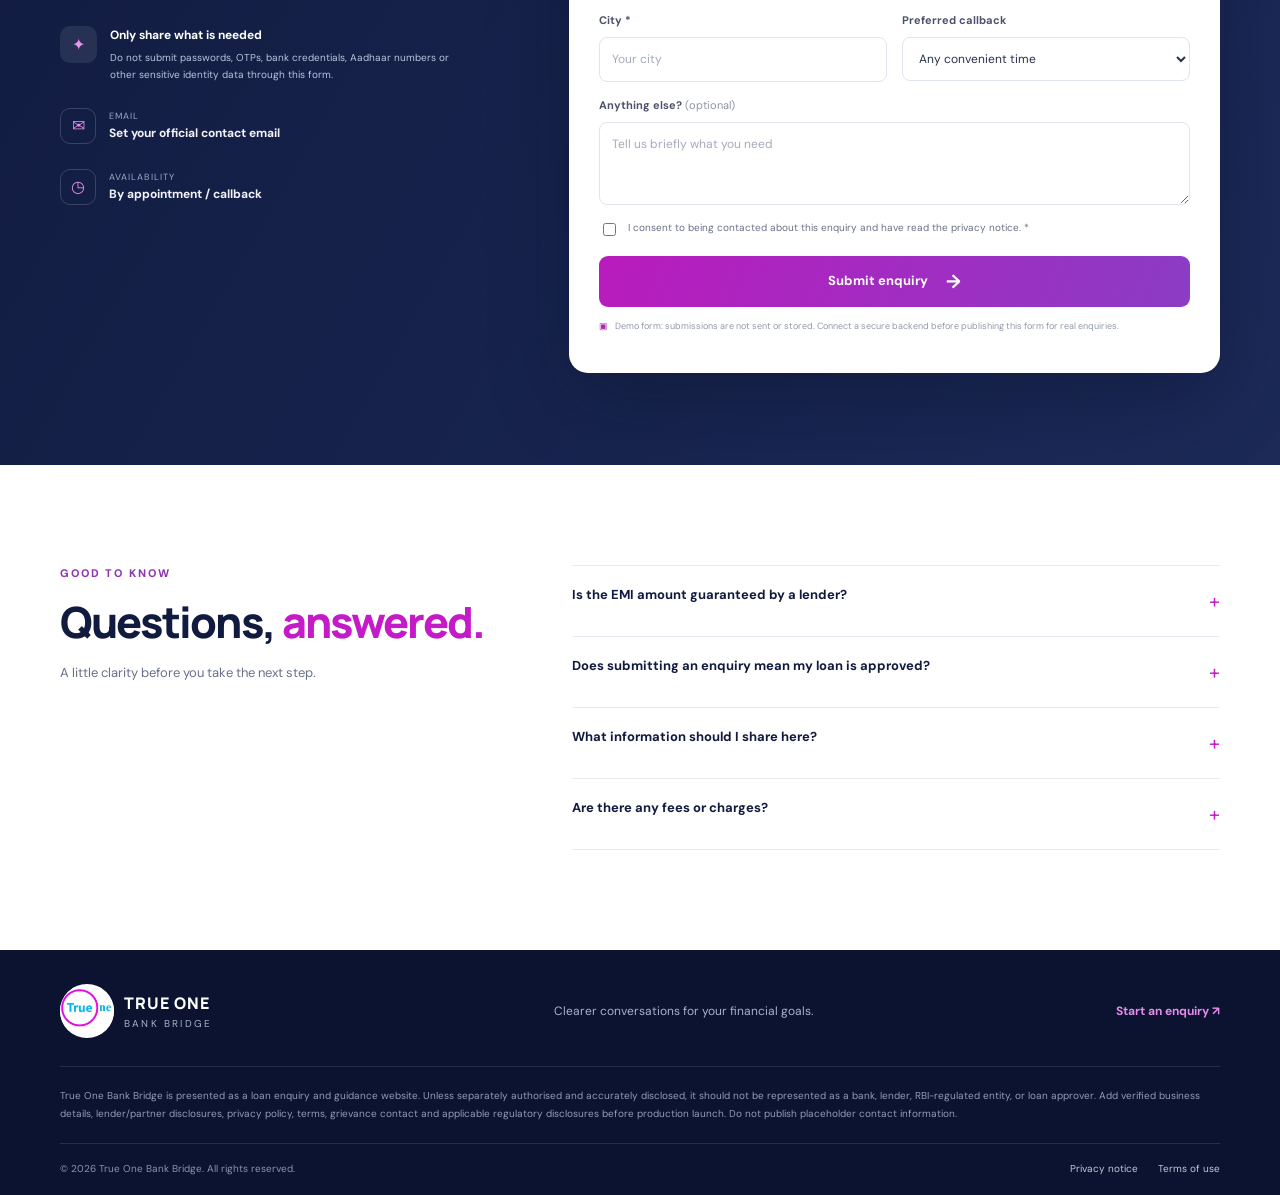
==== commit 0fd3997d: "Updated google forms" ====
--- a/index.html
+++ b/index.html
@@ -1,105 +1,85 @@
 <!doctype html>
 <html lang="en">
 <head>
-  <meta charset="utf-8"><meta name="viewport" content="width=device-width, initial-scale=1">
-  <meta name="description" content="Explore personal loan and home loan options with True One Bank Bridge. Estimate your EMI and request a callback.">
-  <meta name="theme-color" content="#102a43">
-  <title>True One Bank Bridge | Personal & Home Loan Guidance</title>
-  <link rel="icon" href="static/assets/brand.svg" type="image/svg+xml">
-  <link rel="stylesheet" href="static/css/styles.css">
-  <script defer src="static/js/main.js"></script>
+  <meta charset="utf-8">
+  <meta name="viewport" content="width=device-width,initial-scale=1">
+  <meta name="theme-color" content="#101b3f">
+  <meta name="description" content="Explore personal loans, home loans and plan your monthly EMI with True One Bank Bridge. Submit an enquiry to request a callback.">
+  <title>True One Bank Bridge | Personal & Home Loans</title>
+  <link rel="icon" href="assets/true-one-logo.jpeg">
+  <link rel="stylesheet" href="styles.css">
 </head>
 <body>
-<header class="site-header">
-  <div class="container nav-wrap">
-    <a class="brand" href="/" aria-label="True One Bank Bridge home">
-      <img src="static/assets/brand.svg" alt="" width="44" height="44">
-      <span><strong>TRUE ONE</strong><small>BANK BRIDGE</small></span>
-    </a>
-    <button class="menu-toggle" aria-expanded="false" aria-controls="primary-nav" type="button">Menu <span>☰</span></button>
-    <nav id="primary-nav" class="nav-links" aria-label="Main navigation">
-      <a href="#loans">Loan solutions</a><a href="#calculator">EMI calculator</a><a href="#process">How it works</a>
-      <a class="nav-cta" href="#contact">Request a callback <span>↗</span></a>
-    </nav>
-  </div>
-</header>
-<main>
-<section class="hero">
-  <div class="hero-glow"></div>
-  <div class="container hero-grid">
-    <div class="hero-copy">
-      <div class="eyebrow"><span class="eyebrow-dot"></span> LOAN GUIDANCE, MADE CLEAR</div>
-      <h1>Your next chapter.<br><em>Made possible.</em></h1>
-      <p class="hero-lead">Thoughtful guidance for personal and home loan options, with transparent estimates to help you plan your next move.</p>
-      <div class="hero-actions"><a class="button button-primary" href="#contact">Explore your options <span>→</span></a><a class="text-link" href="#calculator">Calculate your EMI <span>↘</span></a></div>
-      <div class="hero-proof"><div class="proof-mark">✓</div><p><strong>Clarity before commitment</strong><span>Understand estimates before speaking with a representative.</span></p></div>
+  <div class="topbar"><div class="container topbar-inner"><span>Loan guidance made simpler</span><span>Transparent guidance · Personalised support</span></div></div>
+  <header class="site-header">
+    <div class="container nav-wrap">
+      <a class="brand" href="#home" aria-label="True One Bank Bridge home">
+        <img src="assets/true-one-logo.jpeg" alt="True One logo">
+        <span><strong>TRUE ONE</strong><small>BANK BRIDGE</small></span>
+      </a>
+      <button class="menu-toggle" id="menuToggle" aria-label="Toggle navigation" aria-expanded="false">☰</button>
+      <nav id="mainNav" aria-label="Main navigation">
+        <a href="#loans">Loan solutions</a><a href="#calculator">EMI calculator</a><a href="#process">How it works</a><a href="#faq">FAQs</a>
+        <a class="nav-cta" href="#enquiry">Request a callback <span>↗</span></a>
+      </nav>
     </div>
-    <div class="hero-visual" aria-label="Illustration of a home and financial planning">
-      <div class="visual-top"><span>YOUR PLANS, IN FOCUS</span><span class="live-dot"></span></div>
-      <div class="sun"></div><div class="house">
-        <div class="roof"></div><div class="house-body"><div class="window window-one"></div><div class="door"></div><div class="window window-two"></div></div>
+  </header>
+
+  <main>
+    <section class="hero" id="home">
+      <div class="hero-orb orb-one"></div><div class="hero-orb orb-two"></div>
+      <div class="container hero-grid">
+        <div class="hero-copy">
+          <div class="eyebrow"><span class="eyebrow-dot"></span> YOUR GOALS. A CLEARER PATH.</div>
+          <h1>Move forward with<br><span>confidence.</span></h1>
+          <p class="hero-lead">Thoughtful loan guidance for the milestones that matter—from your next big plan to a place to call home.</p>
+          <div class="hero-actions"><a class="button button-primary" href="#enquiry">Explore your options <span>→</span></a><a class="text-link" href="#calculator">Calculate your EMI <span>↘</span></a></div>
+          <div class="trust-row"><div class="trust-icon">✓</div><div><strong>Clarity at every step</strong><small>Understand estimates before you enquire</small></div><div class="trust-divider"></div><div class="trust-icon shield">◇</div><div><strong>Privacy-conscious</strong><small>Your details should be handled securely</small></div></div>
+        </div>
+        <div class="hero-visual">
+          <div class="visual-card card-back"><div class="mini-label">PLAN WITH PURPOSE</div><div class="mini-line"></div><div class="mini-line short"></div><div class="mini-chart"><i></i><i></i><i></i><i></i><i></i><i></i><i></i><i></i></div></div>
+          <div class="visual-card main-visual"><div class="visual-top"><span class="visual-tag">YOUR NEXT CHAPTER</span><span class="sparkle">✦</span></div><div class="house-art"><div class="sun"></div><div class="roof"></div><div class="house"><div class="window"></div><div class="door"></div></div><div class="hill hill-a"></div><div class="hill hill-b"></div></div><div class="visual-bottom"><div><small>BIG DREAMS, SMART PLANNING</small><strong>Start with a plan.</strong></div><div class="round-arrow">↗</div></div></div>
+          <div class="floating-note"><span class="note-icon">₹</span><div><small>Know your numbers</small><strong>Estimate your EMI</strong></div><a href="#calculator">→</a></div>
+          <div class="decor-dot dot-a"></div><div class="decor-dot dot-b"></div>
+        </div>
       </div>
-      <div class="path"></div><div class="plant plant-one"><i></i><i></i><i></i></div><div class="plant plant-two"><i></i><i></i><i></i></div>
-      <div class="floating-card card-rate"><span class="mini-icon">₹</span><div><small>PLAN WITH CONFIDENCE</small><strong>One step at a time</strong></div></div>
-      <div class="floating-card card-check"><span class="check-circle">✓</span><div><small>PERSONAL · HOME</small><strong>Options that fit your goals</strong></div></div>
-      <div class="visual-foot"><span>PLAN</span><span class="foot-line"></span><span>COMPARE</span><span class="foot-line"></span><span>DECIDE</span></div>
-    </div>
-  </div>
-  <div class="container hero-bottom"><span>BUILT AROUND YOUR GOALS</span><div><span class="bottom-icon">⌂</span> Home ownership</div><div><span class="bottom-icon">↗</span> Personal milestones</div><div><span class="bottom-icon">◷</span> Clear EMI estimates</div></div>
-</section>
-<section class="section loans-section" id="loans">
-  <div class="container">
-    <div class="section-heading"><div><div class="eyebrow">LOAN SOLUTIONS</div><h2>Support for the plans<br>that move you forward.</h2></div><p>Start with your goal. We’ll help you understand the questions, options and next steps to consider.</p></div>
-    <div class="loan-cards">
-      <article class="loan-card personal-card"><div class="card-icon">↗</div><div class="card-tag">FOR YOUR NEXT BIG STEP</div><h3>Personal loan</h3><p>Explore financing for planned expenses, important milestones or consolidating eligible obligations.</p><ul><li>Flexible loan amount options</li><li>Understand tenure and EMI</li><li>Callback at a convenient time</li></ul><a href="#contact" class="card-link" data-loan="Personal Loan">Explore personal loans <span>→</span></a><div class="card-watermark">01</div></article>
-      <article class="loan-card home-card"><div class="card-icon">⌂</div><div class="card-tag">MAKE ROOM FOR WHAT'S NEXT</div><h3>Home loan</h3><p>Plan for buying or building a home with a clearer view of monthly repayments and the process.</p><ul><li>Estimate monthly EMI</li><li>Explore repayment tenure</li><li>Understand next-step requirements</li></ul><a href="#contact" class="card-link" data-loan="Home Loan">Explore home loans <span>→</span></a><div class="card-watermark">02</div></article>
-    </div>
-    <p class="disclaimer">Loan availability, rates, fees, eligibility and approval are determined by the relevant lending institution. True One Bank Bridge does not guarantee approval.</p>
-  </div>
-</section>
-<section class="calculator-section" id="calculator">
-  <div class="container calculator-grid">
-    <div class="calculator-copy"><div class="eyebrow eyebrow-light">PLAN BEFORE YOU APPLY</div><h2>Know your EMI.<br><em>Shape your plan.</em></h2><p>Adjust the amount, interest rate and tenure to estimate your monthly repayment. This is an indicative calculation, not a loan offer.</p><div class="calc-note"><span>ⓘ</span><span>Actual repayments may differ based on lender terms, fees, insurance and the final interest rate.</span></div></div>
-    <div class="calculator-panel">
-      <div class="panel-head"><div><span class="panel-kicker">EMI CALCULATOR</span><h3>Your monthly estimate</h3></div><span class="calc-symbol">₹</span></div>
-      <div class="emi-result"><span>ESTIMATED MONTHLY EMI</span><strong id="emi-output" aria-live="polite">₹ 0</strong><div class="result-sub">per month · illustrative only</div></div>
-      <div class="calc-field"><div class="field-label"><label for="principal">Loan amount</label><strong id="principal-label">₹ 25,00,000</strong></div><input id="principal" type="range" min="100000" max="10000000" step="50000" value="2500000"><div class="range-ends"><span>₹1 lakh</span><span>₹1 crore</span></div></div>
-      <div class="calc-row">
-        <div class="calc-field"><div class="field-label"><label for="interest">Interest rate</label></div><div class="input-suffix"><input id="interest" type="number" min="1" max="36" step="0.1" value="9.5" inputmode="decimal"><span>% p.a.</span></div></div>
-        <div class="calc-field"><div class="field-label"><label for="tenure">Tenure</label></div><div class="input-suffix"><input id="tenure" type="number" min="1" max="30" step="1" value="15" inputmode="numeric"><span>years</span></div></div>
+      <div class="container hero-foot"><span>PERSONAL LOANS</span><i></i><span>HOME LOANS</span><i></i><span>EMI PLANNING</span></div>
+    </section>
+
+    <section class="section loans-section" id="loans">
+      <div class="container">
+        <div class="section-heading"><div><div class="eyebrow">LOAN SOLUTIONS</div><h2>Make room for <span>what matters.</span></h2></div><p>Every financial goal is different. Explore a starting point and enquire to discuss your situation.</p></div>
+        <div class="loan-grid">
+          <article class="loan-card personal"><div class="loan-card-top"><div class="loan-icon">↗</div><span class="card-index">01 / PERSONAL</span></div><h3>Personal loan</h3><p>For planned expenses, unexpected needs, or the next step you’re ready to take.</p><ul><li>Flexible use of funds, subject to lender terms</li><li>Repayment options depend on eligibility</li><li>Compare estimated monthly payments</li></ul><a href="#enquiry" class="card-link" data-loan="Personal Loan">Enquire about personal loans <span>→</span></a></article>
+          <article class="loan-card home"><div class="loan-card-top"><div class="loan-icon">⌂</div><span class="card-index">02 / HOME</span></div><h3>Home loan</h3><p>Plan your home purchase with a clearer view of possible repayments.</p><ul><li>Explore home-financing options</li><li>Estimate EMI across different tenures</li><li>Understand that rates vary by lender</li></ul><a href="#enquiry" class="card-link" data-loan="Home Loan">Enquire about home loans <span>→</span></a></article>
+        </div>
+        <p class="section-note"><span>ⓘ</span> Loan approval, interest rates, fees and terms are determined by the relevant lender and depend on eligibility. True One Bank Bridge does not promise approval.</p>
       </div>
-      <div class="calc-breakdown"><div><span>Total interest</span><strong id="interest-output">₹ 0</strong></div><div><span>Total repayment</span><strong id="total-output">₹ 0</strong></div></div>
-      <a href="#contact" class="button button-dark button-full">Discuss my estimate <span>→</span></a>
-    </div>
-  </div>
-</section>
-<section class="process-section" id="process"><div class="container">
-  <div class="section-heading"><div><div class="eyebrow">A SIMPLE START</div><h2>From first question<br>to a clearer next step.</h2></div><p>No pressure to decide immediately. Start with an enquiry and understand what may be suitable for you.</p></div>
-  <div class="steps"><article><span class="step-num">01</span><div class="step-icon">✳</div><h3>Tell us your goal</h3><p>Choose personal loan, home loan or ask us to help you compare.</p></article><article><span class="step-num">02</span><div class="step-icon">◷</div><h3>Choose a callback</h3><p>Share a convenient time and a representative can follow up.</p></article><article><span class="step-num">03</span><div class="step-icon">↗</div><h3>Explore your options</h3><p>Discuss eligibility, documents and lender terms before deciding.</p></article></div>
-</div></section>
-<section class="contact-section" id="contact"><div class="container contact-grid">
-  <div class="contact-copy"><div class="eyebrow eyebrow-light">LET'S START A CONVERSATION</div><h2>A good plan<br>starts with <em>one step.</em></h2><p>Share a few details and tell us when you’d prefer a callback. Please do not include passwords, OTPs, card details or identity-document numbers.</p><div class="contact-promise"><span>✓</span><div><strong>Your enquiry, handled with care</strong><p>Only provide information needed for a callback. Read our <a href="privacy.html">Privacy Notice</a>.</p></div></div><div class="contact-decoration">TRUE ONE <span>—</span> YOUR NEXT STEP</div></div>
-  <div class="form-panel">
-    <div class="form-heading"><div><span class="panel-kicker">CALLBACK REQUEST</span><h3>Tell us about your plans</h3></div><span class="required-note">* Required</span></div>
-    <p class="form-service-note">After submitting, you will be redirected to a confirmation page.</p>
-<form action="https://formspree.io/f/xoejwryw" method="post" id="enquiry-form">
-      <input type="hidden" name="_subject" value="New True One Bank Bridge loan enquiry">
-      <input type="hidden" name="_next" value="https://trueonebankbridge.com/thank-you.html">
-      <div class="honeypot" aria-hidden="true"><label for="website">Leave this field empty</label><input id="website" name="_gotcha" tabindex="-1" autocomplete="off"></div>
-      <div class="form-field"><label for="full_name">Full name <span>*</span></label><input id="full_name" name="full_name" type="text" autocomplete="name" maxlength="100" required placeholder="Enter your full name"></div>
-      <div class="form-field"><label for="mobile">Mobile number <span>*</span></label><input id="mobile" name="mobile" type="tel" autocomplete="tel" inputmode="tel" required maxlength="18" placeholder="+91 98765 43210"><small>Indian mobile number</small></div>
-      <div class="form-field"><label for="loan_type">Interested in <span>*</span></label><select id="loan_type" name="loan_type" required><option value="" disabled selected>Choose loan type</option><option>Personal Loan</option><option>Home Loan</option><option>Both / Not sure</option></select></div>
-      <div class="form-field"><label for="amount_range">Approximate amount <small>(optional)</small></label><select id="amount_range" name="amount_range"><option value="">Select range</option><option>Below ₹5 lakh</option><option>₹5–10 lakh</option><option>₹10–25 lakh</option><option>₹25–50 lakh</option><option>Above ₹50 lakh</option><option>Not decided</option></select></div>
-      <div class="form-field"><label for="city">City <span>*</span></label><input id="city" name="city" autocomplete="address-level2" maxlength="80" required placeholder="Your city"></div>
-      <div class="form-field"><label for="callback_time">Preferred callback <span>*</span></label><select id="callback_time" name="callback_time" required><option value="" disabled selected>Choose a time</option><option>Any convenient time</option><option>Morning (9 AM–12 PM)</option><option>Afternoon (12 PM–4 PM)</option><option>Evening (4 PM–7 PM)</option></select></div>
-      <div class="form-field full-field"><label for="notes">Anything else? <small>(optional)</small></label><textarea id="notes" name="notes" rows="3" maxlength="1000" placeholder="Tell us briefly what you'd like help with"></textarea></div>
-      <label class="consent full-field"><input type="checkbox" name="consent" value="yes" required><span>I consent to being contacted about this enquiry and confirm that I have read the <a href="privacy.html" target="_blank" rel="noopener">Privacy Notice</a>. <b>*</b></span></label>
-      <button class="button button-primary button-full full-field" type="submit">Submit enquiry <span>→</span></button>
-      <p class="form-foot full-field"><span class="lock-icon">⌑</span> Your details are submitted securely over HTTPS when deployed with TLS. Enquiries are stored on the configured server.</p>
-    </form>
-  </div>
-</div></section>
-<section class="trust-section"><div class="container trust-grid"><div><span class="trust-icon">◎</span><div><strong>Clear estimates</strong><p>Understand illustrative repayments.</p></div></div><div><span class="trust-icon">⌂</span><div><strong>Goal-led guidance</strong><p>Explore the type of loan you need.</p></div></div><div><span class="trust-icon">↗</span><div><strong>Your decision, always</strong><p>Review terms before committing.</p></div></div></div></section>
-</main>
-<footer class="site-footer"><div class="container footer-main"><a class="brand brand-footer" href="/"><img src="static/assets/brand.svg" alt="" width="42" height="42"><span><strong>TRUE ONE</strong><small>BANK BRIDGE</small></span></a><p>Helping you take the next step with greater clarity.</p><div class="footer-links"><a href="privacy.html">Privacy Notice</a><a href="terms.html">Terms of Use</a><a href="#contact">Contact</a></div></div><div class="container footer-bottom"><span>© 2026 True One Bank Bridge. All rights reserved.</span><span class="footer-disclaimer">Not a bank or lender unless legally authorised. Loan offers and approvals are subject to lender eligibility and terms.</span></div></footer>
-</body></html>+    </section>
+
+    <section class="calculator-section" id="calculator">
+      <div class="container calc-grid">
+        <div class="calc-copy"><div class="eyebrow light-eyebrow">EMI CALCULATOR</div><h2>Plan the monthly.<br><span>Picture the bigger.</span></h2><p>Adjust the amount, interest rate and tenure to estimate your monthly instalment. Use this as a planning tool—not a loan offer.</p><div class="calc-benefit"><span>✓</span> Instant estimates as you adjust</div><div class="calc-benefit"><span>✓</span> See principal and interest separately</div><div class="calc-benefit"><span>✓</span> Compare different scenarios</div></div>
+        <div class="calculator">
+          <div class="calc-header"><div><span class="calc-kicker">YOUR ESTIMATE</span><h3>EMI planner</h3></div><button class="reset-btn" id="resetCalc" type="button">Reset ↺</button></div>
+          <div class="field-block"><div class="field-label"><label for="amount">Loan amount</label><strong id="amountLabel">₹ 10,00,000</strong></div><input id="amount" type="range" min="50000" max="5000000" step="10000" value="1000000"><div class="range-ends"><span>₹50,000</span><span>₹50,00,000</span></div></div>
+          <div class="field-row"><div class="field-block"><label for="rate">Interest rate (% p.a.)</label><div class="number-input"><input id="rate" type="number" min="0" max="36" step="0.1" value="10.5"><span>%</span></div></div><div class="field-block"><label for="tenure">Tenure</label><div class="number-input"><input id="tenure" type="number" min="1" max="30" step="1" value="5"><span>years</span></div></div></div>
+          <div class="result-panel"><div class="result-label">ESTIMATED MONTHLY EMI</div><div class="emi-value" id="emiValue">₹ 21,494</div><div class="result-divider"></div><div class="result-details"><div><span>Principal amount</span><strong id="principalValue">₹ 10,00,000</strong></div><div><span>Estimated interest</span><strong id="interestValue">₹ 2,89,640</strong></div><div><span>Total repayment</span><strong id="totalValue">₹ 12,89,640</strong></div></div></div>
+          <a class="button button-primary calc-cta" href="#enquiry">Discuss this estimate <span>→</span></a>
+          <p class="calc-disclaimer">Illustrative calculation using a reducing-balance EMI formula. Actual lender calculations, fees, insurance, rate changes and repayment schedules may differ.</p>
+        </div>
+      </div>
+    </section>
+
+    <section class="process-section section" id="process"><div class="container"><div class="section-heading centered"><div><div class="eyebrow">A SIMPLE START</div><h2>From question to <span>next step.</span></h2></div><p>Start with an enquiry. Review the available options and make decisions with clear information.</p></div><div class="steps"><article><div class="step-number">01</div><h3>Tell us your goal</h3><p>Share the type of loan and a convenient way to contact you.</p></article><article><div class="step-number">02</div><h3>Discuss your options</h3><p>Review potential options, indicative costs and lender requirements.</p></article><article><div class="step-number">03</div><h3>Choose your next step</h3><p>Decide whether to proceed with the relevant lender after reviewing its terms.</p></article></div></div></section>
+
+    <section class="enquiry-section" id="enquiry"><div class="container enquiry-grid"><div class="enquiry-copy"><div class="eyebrow light-eyebrow">LET'S TALK</div><h2>Your plans deserve<br><span>a conversation.</span></h2><p>Leave your details and preferred contact time. Our team can follow up once this form is connected to a secure enquiry system.</p><div class="contact-promise"><div class="promise-icon">✦</div><div><strong>Only share what is needed</strong><small>Do not submit passwords, OTPs, bank credentials, Aadhaar numbers or other sensitive identity data through this form.</small></div></div><div class="contact-line"><span>✉</span><div><small>EMAIL</small><strong>Set your official contact email</strong></div></div><div class="contact-line"><span>◷</span><div><small>AVAILABILITY</small><strong>By appointment / callback</strong></div></div></div>
+      <form class="enquiry-form" id="enquiryForm" novalidate><div class="form-heading"><h3>Request a callback</h3><p>Fields marked * are required.</p></div><div class="form-row"><div class="form-field"><label for="fullName">Full name *</label><input id="fullName" name="fullName" autocomplete="name" required maxlength="80" placeholder="Enter your name"></div><div class="form-field"><label for="phone">Mobile number *</label><input id="phone" name="phone" type="tel" inputmode="tel" autocomplete="tel" required maxlength="16" placeholder="+91 98765 43210"></div></div><div class="form-row"><div class="form-field"><label for="loanType">Interested in *</label><select id="loanType" name="loanType" required><option value="">Choose loan type</option><option>Personal Loan</option><option>Home Loan</option><option>Both / Not sure</option></select></div><div class="form-field"><label for="loanAmount">Approximate amount</label><select id="loanAmount" name="loanAmount"><option value="">Select range (optional)</option><option>Below ₹5 lakh</option><option>₹5–10 lakh</option><option>₹10–25 lakh</option><option>₹25–50 lakh</option><option>Above ₹50 lakh</option><option>Not decided</option></select></div></div><div class="form-row"><div class="form-field"><label for="city">City *</label><input id="city" name="city" autocomplete="address-level2" required maxlength="80" placeholder="Your city"></div><div class="form-field"><label for="contactTime">Preferred callback</label><select id="contactTime" name="contactTime"><option value="">Any convenient time</option><option>Morning (9 AM–12 PM)</option><option>Afternoon (12 PM–4 PM)</option><option>Evening (4 PM–7 PM)</option></select></div></div><div class="form-field"><label for="message">Anything else? <span class="optional">(optional)</span></label><textarea id="message" name="message" rows="3" maxlength="500" placeholder="Tell us briefly what you need"></textarea></div><label class="consent"><input type="checkbox" id="consent" required><span>I consent to being contacted about this enquiry and have read the privacy notice. *</span></label><button class="button button-primary submit-btn" type="submit">Submit enquiry <span>→</span></button><p class="form-security"><span>▣</span> Demo form: submissions are not sent or stored. Connect a secure backend before publishing this form for real enquiries.</p><div class="form-status" id="formStatus" role="status" aria-live="polite"></div></form>
+    </div></section>
+
+    <section class="faq-section section" id="faq"><div class="container faq-grid"><div><div class="eyebrow">GOOD TO KNOW</div><h2>Questions, <span>answered.</span></h2><p class="faq-intro">A little clarity before you take the next step.</p></div><div class="faq-list"><details><summary>Is the EMI amount guaranteed by a lender?<span>+</span></summary><p>No. This calculator gives an estimate. A lender's final EMI depends on the approved amount, rate, tenure, fees and repayment terms.</p></details><details><summary>Does submitting an enquiry mean my loan is approved?<span>+</span></summary><p>No. An enquiry is only a request for contact. Approval is decided by the lender after its own checks.</p></details><details><summary>What information should I share here?<span>+</span></summary><p>Share only the basic contact details requested. Never submit an OTP, password, card PIN, net-banking credentials or sensitive identity documents in this demo form.</p></details><details><summary>Are there any fees or charges?<span>+</span></summary><p>Fees and charges vary by lender and product. Review the lender's official schedule of charges and loan documents before agreeing.</p></details></div></div></section>
+  </main>
+  <footer class="footer"><div class="container"><div class="footer-main"><a class="brand footer-brand" href="#home"><img src="assets/true-one-logo.jpeg" alt=""><span><strong>TRUE ONE</strong><small>BANK BRIDGE</small></span></a><p>Clearer conversations for your financial goals.</p><a href="#enquiry" class="footer-link">Start an enquiry ↗</a></div><div class="footer-disclaimer">True One Bank Bridge is presented as a loan enquiry and guidance website. Unless separately authorised and accurately disclosed, it should not be represented as a bank, lender, RBI-regulated entity, or loan approver. Add verified business details, lender/partner disclosures, privacy policy, terms, grievance contact and applicable regulatory disclosures before production launch. Do not publish placeholder contact information.</div><div class="footer-bottom"><span>© <span id="year"></span> True One Bank Bridge. All rights reserved.</span><div><a href="privacy.html">Privacy notice</a><a href="terms.html">Terms of use</a></div></div></div></footer>
+  <script src="script.js"></script>
+</body>
+</html>
--- a/styles.css
+++ b/styles.css
@@ -0,0 +1,6 @@
+@import url('https://fonts.googleapis.com/css2?family=DM+Sans:wght@400;500;600;700&family=Manrope:wght@400;500;600;700;800&display=swap');
+:root{--navy:#101b3f;--navy2:#172653;--purple:#c51ac7;--cyan:#26b7d8;--ink:#18213b;--muted:#68718a;--line:#e7eaf2;--pale:#f6f7fb;--white:#fff;--radius:22px;--shadow:0 20px 60px rgba(17,30,69,.11)}
+*{box-sizing:border-box}html{scroll-behavior:smooth;scroll-padding-top:95px}body{margin:0;font-family:'DM Sans',Arial,sans-serif;color:var(--ink);background:#fff;line-height:1.6}a{color:inherit;text-decoration:none}button,input,select,textarea{font:inherit}.container{width:min(1160px,calc(100% - 44px));margin:0 auto}.topbar{background:#0c1533;color:#cbd2e6;font-size:11px;letter-spacing:.04em}.topbar-inner{display:flex;justify-content:space-between;padding:8px 0}.site-header{position:sticky;top:0;z-index:20;background:rgba(255,255,255,.96);backdrop-filter:blur(14px);border-bottom:1px solid rgba(231,234,242,.8)}.nav-wrap{height:82px;display:flex;align-items:center;justify-content:space-between}.brand{display:flex;align-items:center;gap:10px;min-width:190px}.brand img{width:54px;height:54px;object-fit:contain;border-radius:50%}.brand span{display:flex;flex-direction:column;line-height:1.2}.brand strong{font:800 16px Manrope,sans-serif;letter-spacing:.06em;color:var(--navy)}.brand small{font-size:10px;letter-spacing:.22em;color:#7c83a0;margin-top:4px}.site-header nav{display:flex;align-items:center;gap:27px;font-size:13px;font-weight:600;color:#424b65}.site-header nav>a:not(.nav-cta):hover,.footer a:hover{color:var(--purple)}.nav-cta{background:var(--navy);color:#fff;padding:12px 17px;border-radius:8px}.nav-cta span{color:#f083e5;margin-left:8px}.menu-toggle{display:none;background:none;border:0;font-size:26px;color:var(--navy)}.hero{position:relative;overflow:hidden;background:linear-gradient(115deg,#f8f9fe 0%,#fff 56%,#f5f1fc 100%);padding:78px 0 0}.hero-grid{display:grid;grid-template-columns:1.04fr .96fr;align-items:center;gap:55px;min-height:470px}.eyebrow{font-size:11px;font-weight:800;letter-spacing:.17em;color:#8e35b4;display:flex;align-items:center;gap:9px}.eyebrow-dot{width:7px;height:7px;border-radius:50%;background:var(--purple);box-shadow:0 0 0 5px #f6e5f7}.hero h1,.calc-copy h2,.enquiry-copy h2{font:800 clamp(42px,5vw,65px)/1.1 Manrope,sans-serif;letter-spacing:-.055em;color:var(--navy);margin:23px 0}.hero h1 span,.section-heading h2 span,.calc-copy h2 span,.enquiry-copy h2 span,.faq-grid h2 span{color:var(--purple)}.hero-lead{max-width:490px;font-size:16px;line-height:1.8;color:var(--muted)}.hero-actions{display:flex;align-items:center;gap:26px;margin-top:29px}.button{border:0;display:inline-flex;align-items:center;justify-content:center;gap:18px;border-radius:9px;padding:15px 21px;font-weight:700;font-size:13px;cursor:pointer;transition:transform .2s,box-shadow .2s}.button:hover{transform:translateY(-2px);box-shadow:0 10px 25px #b51db72b}.button-primary{background:linear-gradient(110deg,#b91bbd,#8b3cc5);color:#fff}.button span{font-size:19px;line-height:1}.text-link{font-size:13px;font-weight:700;color:var(--navy)}.text-link span{color:var(--purple);margin-left:8px}.trust-row{display:flex;align-items:center;gap:10px;margin-top:39px}.trust-icon{width:29px;height:29px;border-radius:50%;background:#e7f8f4;color:#1a9c83;display:grid;place-items:center;font-weight:800}.trust-icon.shield{background:#f5e7f7;color:#b41bb9}.trust-row strong,.trust-row small{display:block}.trust-row strong{font-size:11px}.trust-row small{font-size:10px;color:var(--muted)}.trust-divider{height:31px;width:1px;background:#dfe2ed;margin:0 8px}.hero-visual{height:455px;position:relative;display:flex;align-items:center;justify-content:center}.visual-card{position:absolute;border-radius:25px;box-shadow:var(--shadow)}.main-visual{width:min(350px,78%);height:390px;background:#fff;z-index:2;padding:20px;transform:rotate(2deg);overflow:hidden}.visual-top{display:flex;justify-content:space-between;align-items:center}.visual-tag,.mini-label{font-size:9px;font-weight:800;letter-spacing:.16em;color:#828aa3}.sparkle{color:var(--purple);font-size:23px}.house-art{height:255px;position:relative;overflow:hidden;background:linear-gradient(150deg,#f2e9fb,#d9f4f5);border-radius:18px;margin-top:16px}.sun{position:absolute;width:72px;height:72px;background:#ffd98e;border-radius:50%;top:26px;right:35px}.roof{position:absolute;z-index:2;width:166px;height:130px;left:73px;top:73px;background:#26375e;clip-path:polygon(50% 0,100% 43%,91% 50%,50% 17%,9% 50%,0 43%)}.house{position:absolute;z-index:3;left:91px;top:127px;width:130px;height:94px;background:#fff1db;border:5px solid #fff;box-shadow:0 12px 0 #d3b9a5}.window{position:absolute;left:13px;top:15px;width:28px;height:30px;background:#83d3df;border:4px solid #fff}.door{position:absolute;right:15px;bottom:0;width:29px;height:48px;background:#bf6d63;border-radius:8px 8px 0 0}.hill{position:absolute;bottom:-80px;border-radius:50%;width:340px;height:150px}.hill-a{background:#b5e3d8;left:-85px}.hill-b{background:#7cc9c2;right:-130px;bottom:-95px}.visual-bottom{display:flex;align-items:center;justify-content:space-between;padding:16px 3px}.visual-bottom small,.visual-bottom strong{display:block}.visual-bottom small{font-size:8px;letter-spacing:.12em;color:#888da3}.visual-bottom strong{font:800 18px Manrope;color:var(--navy);margin-top:3px}.round-arrow{width:39px;height:39px;border-radius:50%;background:var(--navy);color:white;display:grid;place-items:center}.card-back{width:330px;height:320px;background:linear-gradient(145deg,#171f48,#29386a);left:1%;top:45px;transform:rotate(-8deg);padding:25px;color:#fff}.card-back .mini-label{color:#c5cbe1}.mini-line{height:7px;width:75%;border-radius:10px;background:#6674a1;margin-top:28px}.mini-line.short{width:45%;margin-top:10px;background:#424f7e}.mini-chart{height:100px;display:flex;align-items:end;gap:11px;margin-top:25px}.mini-chart i{display:block;flex:1;border-radius:6px 6px 0 0;background:linear-gradient(#d65bd3,#6a6fe0);height:45%}.mini-chart i:nth-child(2){height:62%}.mini-chart i:nth-child(3){height:52%}.mini-chart i:nth-child(4){height:78%}.mini-chart i:nth-child(5){height:67%}.mini-chart i:nth-child(6){height:90%}.mini-chart i:nth-child(7){height:75%}.mini-chart i:nth-child(8){height:100%}.floating-note{position:absolute;right:-8px;bottom:41px;z-index:4;display:flex;align-items:center;gap:11px;padding:13px 15px;background:#fff;border:1px solid #edf0f6;border-radius:13px;box-shadow:var(--shadow)}.note-icon{display:grid;place-items:center;width:37px;height:37px;border-radius:10px;background:#f7e6f8;color:#b91bbd;font-weight:800}.floating-note small,.floating-note strong{display:block}.floating-note small{font-size:9px;color:var(--muted)}.floating-note strong{font-size:12px}.floating-note>a{color:var(--purple);font-size:20px}.decor-dot{position:absolute;border:1px solid #dcb8e6;border-radius:50%}.dot-a{width:20px;height:20px;top:25px;right:50px}.dot-b{width:9px;height:9px;bottom:25px;left:13%}.hero-foot{border-top:1px solid #e9eaf3;display:flex;gap:18px;align-items:center;padding:23px 0;color:#747d97;font-size:10px;letter-spacing:.14em;font-weight:800}.hero-foot i{width:4px;height:4px;border-radius:50%;background:var(--purple)}.section{padding:100px 0}.section-heading{display:flex;justify-content:space-between;align-items:end;gap:35px;margin-bottom:38px}.section-heading h2,.faq-grid h2{font:800 clamp(30px,3.6vw,43px)/1.2 Manrope,sans-serif;letter-spacing:-.045em;color:var(--navy);margin:13px 0 0}.section-heading>p{max-width:360px;color:var(--muted);font-size:14px;margin:0 0 4px}.loan-grid{display:grid;grid-template-columns:1fr 1fr;gap:22px}.loan-card{padding:31px;border:1px solid var(--line);border-radius:18px;background:#fff;transition:transform .2s,box-shadow .2s}.loan-card:hover{transform:translateY(-4px);box-shadow:var(--shadow)}.loan-card-top{display:flex;justify-content:space-between;align-items:center}.loan-icon{display:grid;place-items:center;width:48px;height:48px;border-radius:14px;background:#f8e8fa;color:#a71bb2;font-size:25px}.home .loan-icon{background:#e5f6f8;color:#168eaa}.card-index{font-size:9px;letter-spacing:.15em;color:#8b91a5;font-weight:800}.loan-card h3{font:800 25px Manrope;color:var(--navy);margin:22px 0 7px}.loan-card>p{color:var(--muted);font-size:13px;max-width:430px}.loan-card ul{list-style:none;margin:23px 0;padding:0;display:grid;gap:12px}.loan-card li{font-size:12px;color:#4e5873}.loan-card li:before{content:'✓';color:#b61ab9;font-weight:800;margin-right:10px}.card-link{display:flex;justify-content:space-between;border-top:1px solid var(--line);padding-top:18px;margin-top:24px;font-size:12px;font-weight:800;color:var(--navy)}.card-link span{color:var(--purple);font-size:18px}.section-note{font-size:11px;color:#747c91;margin-top:23px;display:flex;gap:9px}.section-note span{color:var(--purple)}.calculator-section{background:linear-gradient(130deg,#101a3d,#1d2c5b);padding:92px 0;color:#fff;position:relative;overflow:hidden}.calculator-section:before{content:'';position:absolute;width:480px;height:480px;border-radius:50%;border:1px solid #ffffff12;right:-150px;top:-220px;box-shadow:0 0 0 55px #ffffff06,0 0 0 110px #ffffff04}.calc-grid{position:relative;display:grid;grid-template-columns:.85fr 1.15fr;gap:75px;align-items:center}.light-eyebrow{color:#e9a5ef}.calc-copy h2,.enquiry-copy h2{font-size:clamp(36px,4.2vw,52px);color:#fff;margin:18px 0}.calc-copy h2 span,.enquiry-copy h2 span{color:#e47ce5}.calc-copy>p,.enquiry-copy>p{color:#c0c8dd;font-size:14px;line-height:1.9;max-width:400px}.calc-benefit{font-size:12px;color:#e2e6f2;margin-top:17px}.calc-benefit span{display:inline-grid;place-items:center;width:20px;height:20px;border-radius:50%;background:#ffffff17;color:#e986e8;margin-right:9px}.calculator{background:#fff;color:var(--ink);border-radius:20px;padding:29px 31px;box-shadow:0 25px 80px #070d2480}.calc-header{display:flex;justify-content:space-between;align-items:start;margin-bottom:23px}.calc-kicker{font-size:9px;font-weight:800;letter-spacing:.15em;color:#a34ab3}.calc-header h3{font:800 22px Manrope;color:var(--navy);margin:3px 0}.reset-btn{background:#f6f2f9;border:0;border-radius:7px;color:#88409c;font-size:11px;padding:8px 11px;cursor:pointer}.field-block{margin:18px 0}.field-label{display:flex;justify-content:space-between;align-items:center;font-size:12px;color:#5c647b}.field-label strong{font-size:14px;color:var(--navy)}input[type=range]{width:100%;accent-color:#bd20bf;margin:15px 0 3px;cursor:pointer}.range-ends{display:flex;justify-content:space-between;font-size:9px;color:#9298a9}.field-row{display:grid;grid-template-columns:1fr 1fr;gap:18px}.field-block>label{display:block;font-size:11px;color:#646c81;margin-bottom:8px}.number-input{display:flex;align-items:center;border:1px solid #e0e4ee;border-radius:8px;padding:0 11px}.number-input input{width:100%;min-width:0;border:0;outline:0;padding:10px 0;color:var(--navy);font-weight:700}.number-input span{font-size:11px;color:#8d94a7}.result-panel{background:#f7f5fb;border:1px solid #eee7f5;border-radius:13px;padding:19px;margin-top:23px}.result-label{font-size:9px;letter-spacing:.14em;font-weight:800;color:#7c839a}.emi-value{font:800 33px Manrope;color:var(--navy);letter-spacing:-.04em;margin:4px 0 14px}.result-divider{height:1px;background:#e4e3ef}.result-details{display:grid;gap:10px;padding-top:13px}.result-details>div{display:flex;justify-content:space-between;gap:12px;font-size:11px}.result-details span{color:#777f94}.result-details strong{color:#273151}.calc-cta{width:100%;margin-top:17px}.calc-disclaimer{font-size:9px;color:#8b91a3;line-height:1.6;margin:12px 0 0}.centered{align-items:center}.centered>p{max-width:330px}.steps{display:grid;grid-template-columns:repeat(3,1fr);gap:24px;margin-top:47px}.steps article{border-top:1px solid #dfe3ee;padding:23px 16px 0 0}.step-number{width:40px;height:40px;border-radius:12px;display:grid;place-items:center;background:#f6e7f8;color:#a71bb5;font:800 13px Manrope}.steps h3{font:800 18px Manrope;color:var(--navy);margin:20px 0 7px}.steps p{font-size:12px;color:var(--muted);max-width:290px}.enquiry-section{background:linear-gradient(120deg,#111b40,#1c2a58);padding:92px 0;color:#fff;position:relative;overflow:hidden}.enquiry-grid{display:grid;grid-template-columns:.8fr 1.2fr;gap:75px;align-items:start}.enquiry-copy h2{font-size:clamp(36px,4vw,49px)}.contact-promise{display:flex;gap:13px;margin-top:29px;max-width:400px}.promise-icon{flex:none;width:37px;height:37px;border-radius:10px;background:#ffffff16;display:grid;place-items:center;color:#ef94ed}.contact-promise strong,.contact-promise small{display:block}.contact-promise strong{font-size:12px}.contact-promise small{font-size:10px;line-height:1.7;color:#bac4dd;margin-top:4px}.contact-line{display:flex;gap:13px;align-items:center;margin-top:25px}.contact-line>span{width:36px;height:36px;border:1px solid #ffffff2a;border-radius:10px;display:grid;place-items:center;color:#e78de9}.contact-line small,.contact-line strong{display:block}.contact-line small{font-size:9px;letter-spacing:.12em;color:#9eaac8}.contact-line strong{font-size:12px;color:#f2f3fa}.enquiry-form{background:#fff;color:var(--ink);padding:30px;border-radius:19px;box-shadow:0 25px 80px #070d2450}.form-heading{display:flex;justify-content:space-between;align-items:baseline;gap:12px;margin-bottom:20px}.form-heading h3{font:800 22px Manrope;color:var(--navy);margin:0}.form-heading p{font-size:10px;color:#8a91a4}.form-row{display:grid;grid-template-columns:1fr 1fr;gap:15px}.form-field{display:flex;flex-direction:column;gap:7px;margin-bottom:15px;min-width:0}.form-field label{font-size:11px;font-weight:700;color:#4b536b}.form-field input,.form-field select,.form-field textarea{width:100%;border:1px solid #e0e4ee;background:#fff;border-radius:8px;padding:12px;color:#28314c;outline:none;font-size:12px;transition:border .15s,box-shadow .15s}.form-field input:focus,.form-field select:focus,.form-field textarea:focus{border-color:#bb40c0;box-shadow:0 0 0 3px #bb40c018}.form-field input::placeholder,.form-field textarea::placeholder{color:#a5aabb}.optional{font-weight:400;color:#8d94a6}.consent{display:flex;align-items:start;gap:9px;font-size:10px;color:#687087;line-height:1.6;margin:2px 0 17px}.consent input{accent-color:#b51cbb;margin-top:3px}.submit-btn{width:100%}.form-security{font-size:9px;color:#9298a9;line-height:1.6;margin:12px 0 0}.form-security span{color:#a72bb0;margin-right:5px}.form-status{font-size:12px;margin-top:10px;color:#8e2695}.faq-grid{display:grid;grid-template-columns:.8fr 1.2fr;gap:80px}.faq-intro{font-size:13px;color:var(--muted);margin-top:16px}.faq-list details{border-bottom:1px solid var(--line);padding:19px 0}.faq-list details:first-child{border-top:1px solid var(--line)}.faq-list summary{list-style:none;display:flex;justify-content:space-between;gap:20px;cursor:pointer;font-size:13px;font-weight:700;color:var(--navy)}.faq-list summary::-webkit-details-marker{display:none}.faq-list summary span{font-size:20px;color:var(--purple);font-weight:400;transition:transform .2s}.faq-list details[open] summary span{transform:rotate(45deg)}.faq-list details p{font-size:12px;color:var(--muted);line-height:1.8;margin:12px 30px 0 0}.footer{background:#0b1330;color:#fff;padding:34px 0 18px}.footer-main{display:flex;align-items:center;justify-content:space-between;gap:20px;padding-bottom:28px;border-bottom:1px solid #ffffff1c}.footer-brand img{background:white}.footer-brand strong{color:#fff}.footer-brand small{color:#a8b0ca}.footer-main>p{font-size:12px;color:#aab2c9}.footer-link{font-size:12px;font-weight:700;color:#e58ce8}.footer-disclaimer{font-size:10px;line-height:1.8;color:#929bb8;padding:20px 0;border-bottom:1px solid #ffffff1c}.footer-bottom{display:flex;justify-content:space-between;gap:20px;padding-top:17px;font-size:10px;color:#8993b1}.footer-bottom div{display:flex;gap:20px}.footer-bottom a{color:#c2c8da}
+@media(max-width:900px){.site-header nav{gap:14px;font-size:11px}.brand{min-width:auto}.hero-grid{gap:20px}.trust-row{flex-wrap:wrap}.calc-grid,.enquiry-grid{gap:35px}.faq-grid{gap:40px}}
+@media(max-width:700px){.container{width:min(100% - 32px,520px)}.topbar-inner span:last-child{display:none}.nav-wrap{height:72px}.brand img{width:45px;height:45px}.brand strong{font-size:14px}.menu-toggle{display:block}.site-header nav{display:none;position:absolute;top:72px;left:0;right:0;padding:18px 22px 22px;background:white;border-bottom:1px solid var(--line);box-shadow:0 15px 20px #111b3f0c;align-items:stretch;flex-direction:column;gap:18px;font-size:13px}.site-header nav.open{display:flex}.nav-cta{text-align:center}.hero{padding-top:45px}.hero-grid{grid-template-columns:1fr;gap:0}.hero h1{font-size:48px}.hero-lead{font-size:14px}.hero-visual{height:405px;margin-top:10px}.main-visual{height:350px;width:300px}.house-art{height:220px}.roof{left:60px;top:55px}.house{left:78px;top:110px}.visual-bottom{padding-top:12px}.card-back{left:0;width:280px;height:280px}.floating-note{right:0;bottom:20px}.hero-foot{gap:10px;font-size:8px;letter-spacing:.08em}.section{padding:70px 0}.section-heading{display:block}.section-heading>p{margin-top:15px}.section-heading h2,.faq-grid h2{font-size:33px}.loan-grid{grid-template-columns:1fr}.loan-card{padding:25px}.calculator-section,.enquiry-section{padding:68px 0}.calc-grid,.enquiry-grid,.faq-grid{grid-template-columns:1fr;gap:35px}.calc-copy h2,.enquiry-copy h2{font-size:39px}.calculator{padding:23px 19px}.steps{grid-template-columns:1fr;gap:12px;margin-top:30px}.steps article{padding:17px 0}.steps h3{margin-top:12px}.centered>p{margin-top:15px}.form-row{grid-template-columns:1fr;gap:0}.enquiry-form{padding:22px 18px}.form-heading{display:block}.form-heading p{margin:4px 0}.footer-main{align-items:flex-start;flex-direction:column}.footer-main>p{margin:0}.footer-bottom{flex-direction:column}.footer-bottom div{gap:15px}}
+@media(prefers-reduced-motion:reduce){html{scroll-behavior:auto}*,*:before,*:after{transition:none!important}}
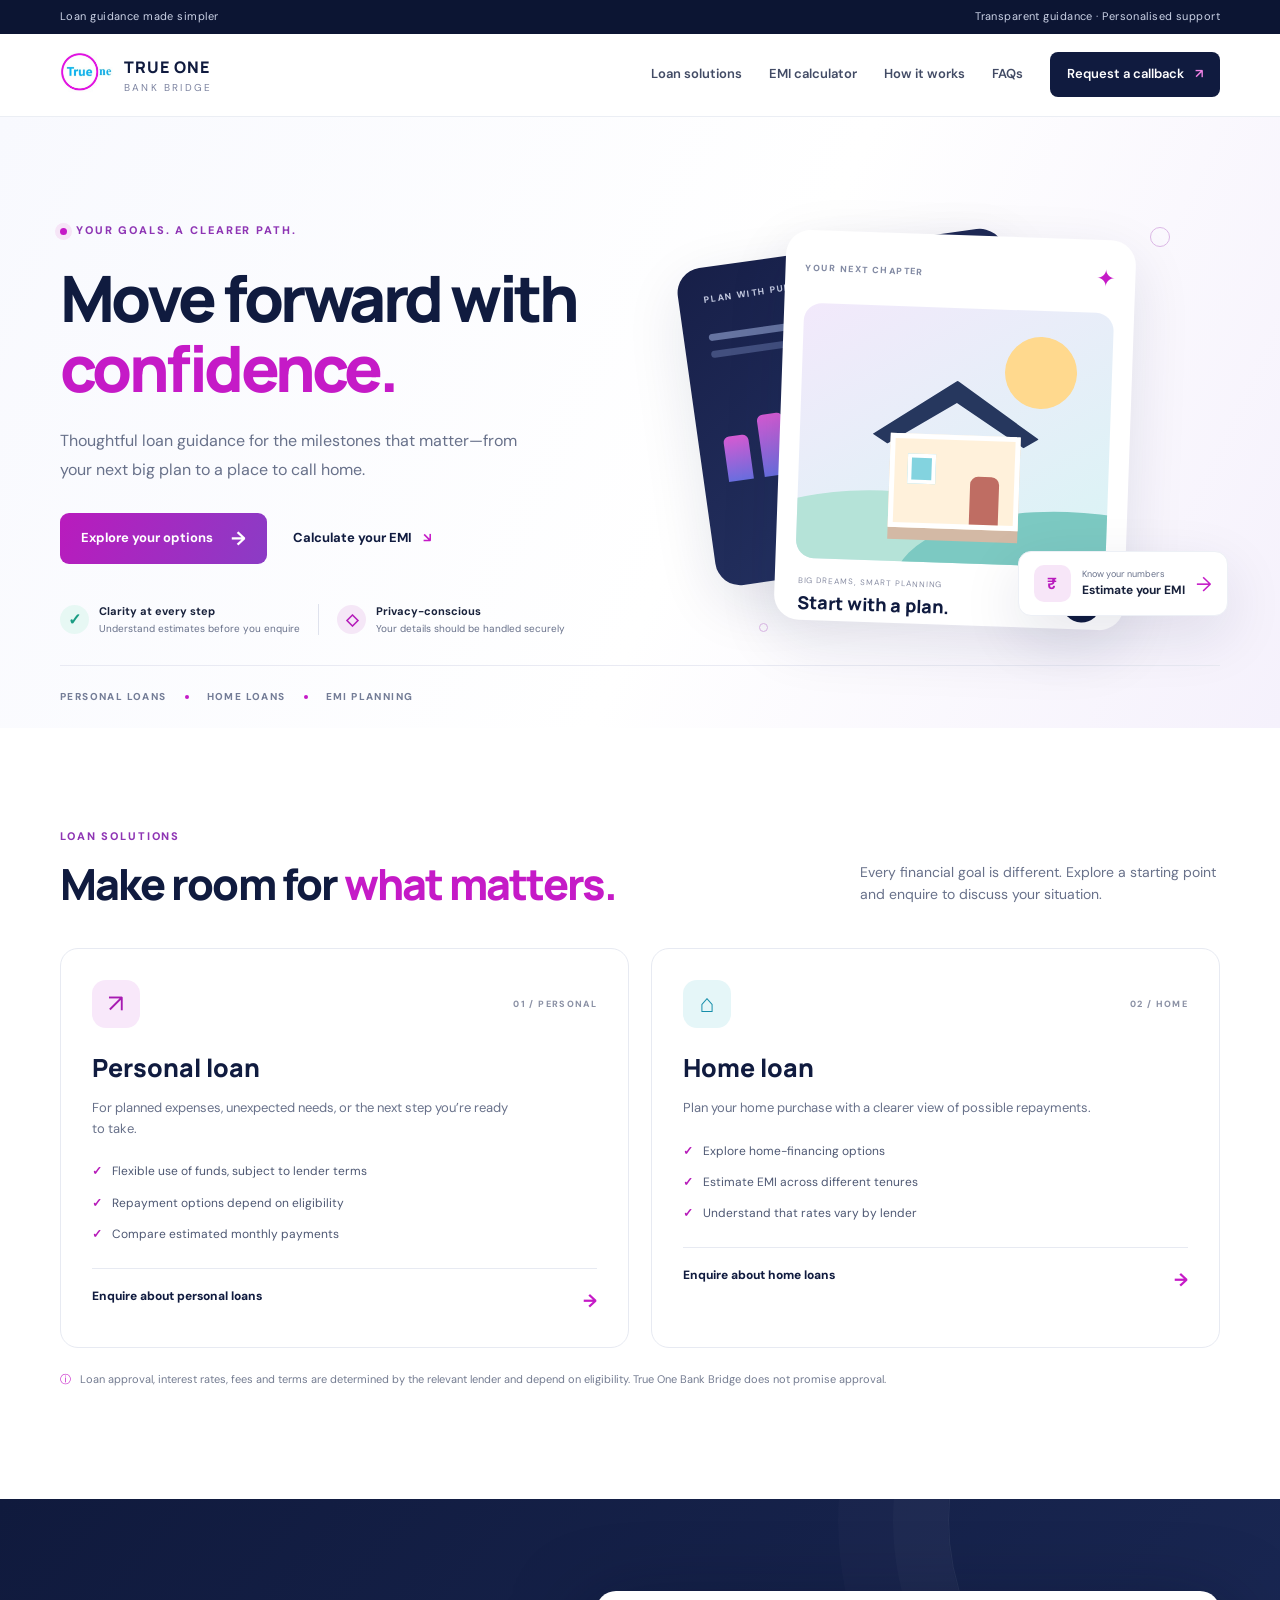
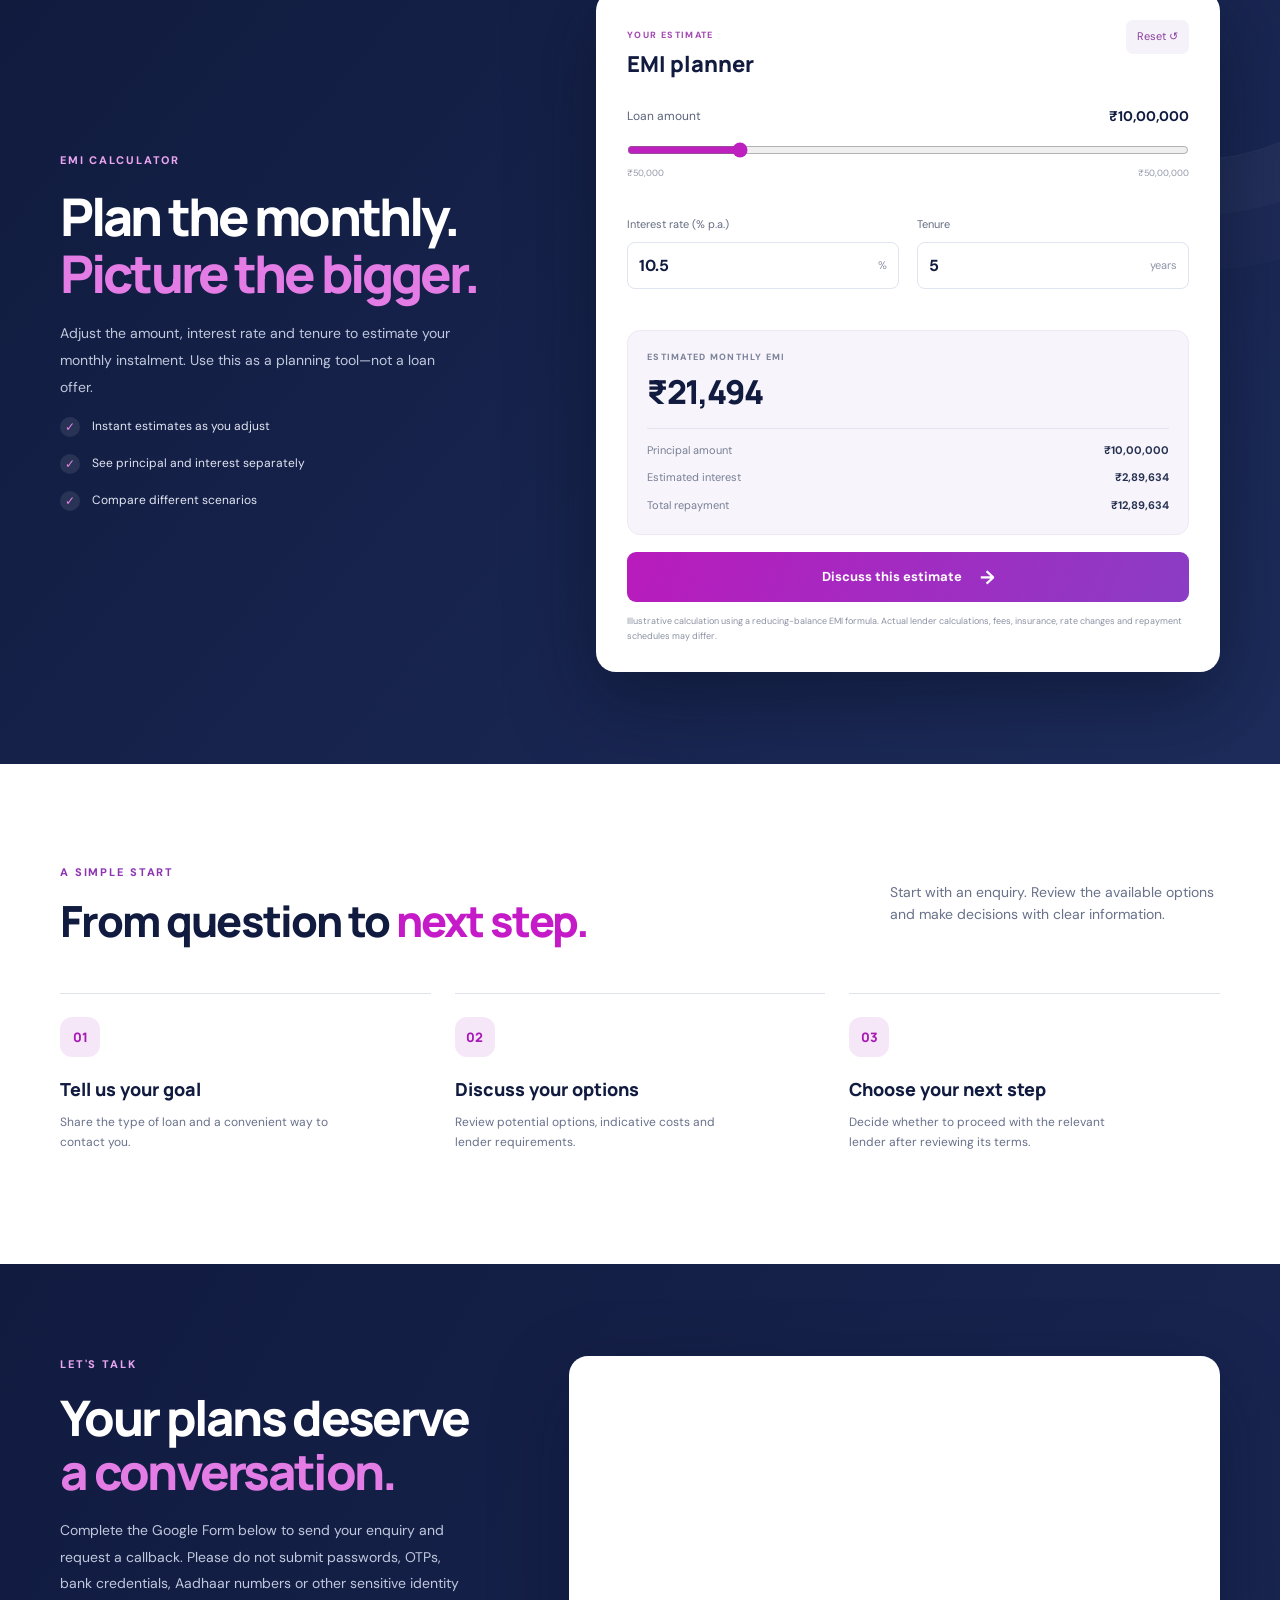
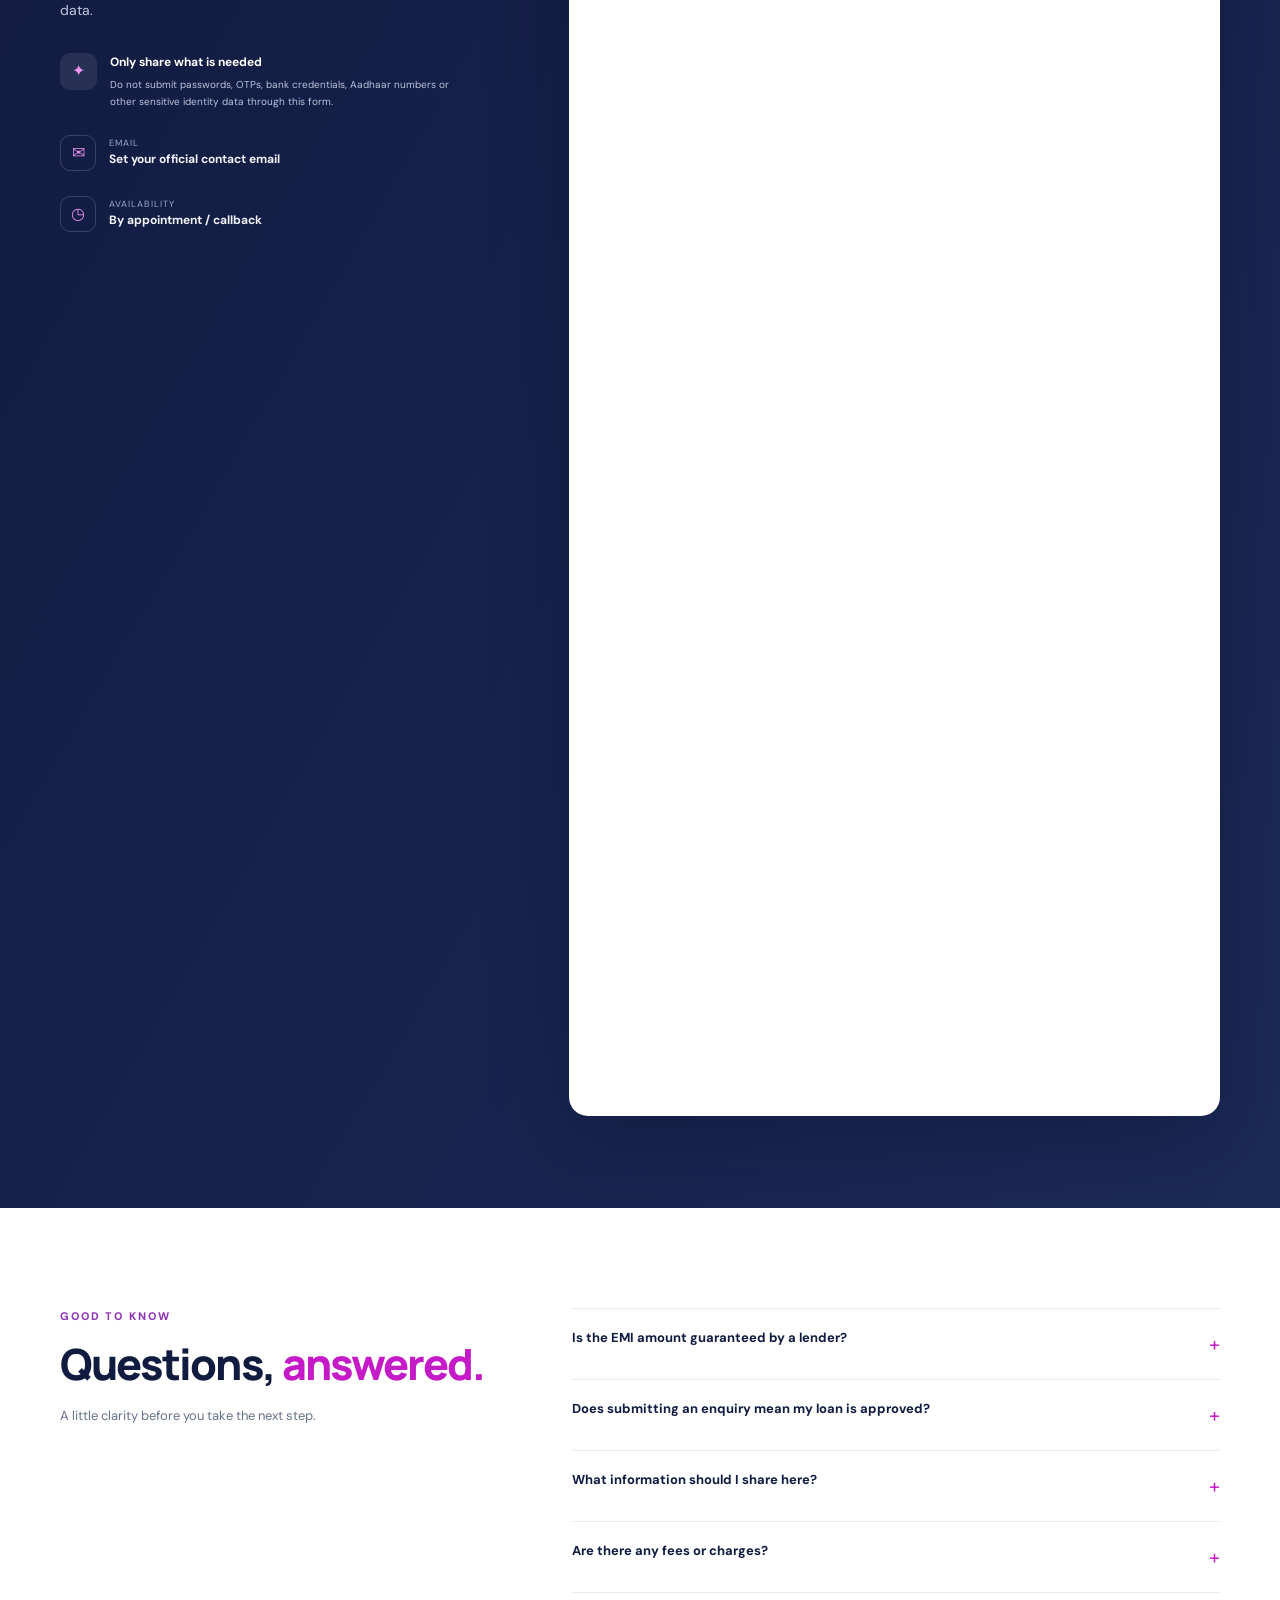
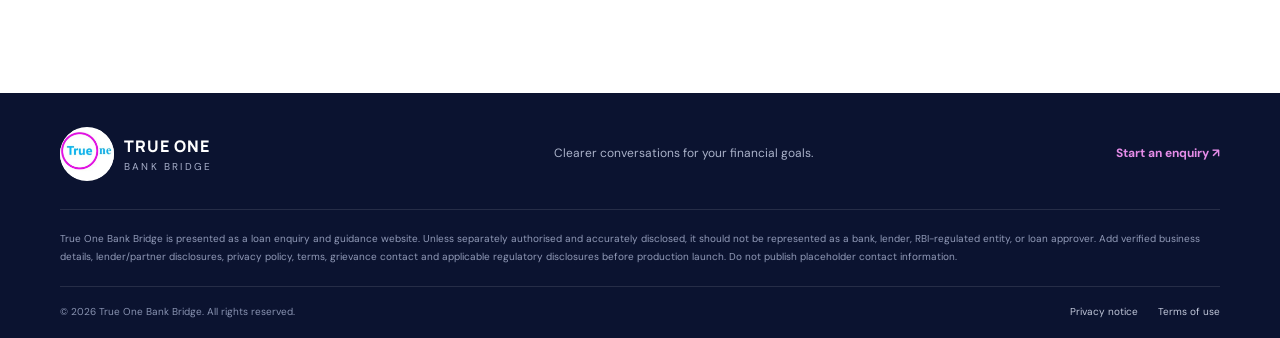
==== commit 580c57de: "Updated google forms" ====
--- a/index.html
+++ b/index.html
@@ -73,8 +73,8 @@
 
     <section class="process-section section" id="process"><div class="container"><div class="section-heading centered"><div><div class="eyebrow">A SIMPLE START</div><h2>From question to <span>next step.</span></h2></div><p>Start with an enquiry. Review the available options and make decisions with clear information.</p></div><div class="steps"><article><div class="step-number">01</div><h3>Tell us your goal</h3><p>Share the type of loan and a convenient way to contact you.</p></article><article><div class="step-number">02</div><h3>Discuss your options</h3><p>Review potential options, indicative costs and lender requirements.</p></article><article><div class="step-number">03</div><h3>Choose your next step</h3><p>Decide whether to proceed with the relevant lender after reviewing its terms.</p></article></div></div></section>
 
-    <section class="enquiry-section" id="enquiry"><div class="container enquiry-grid"><div class="enquiry-copy"><div class="eyebrow light-eyebrow">LET'S TALK</div><h2>Your plans deserve<br><span>a conversation.</span></h2><p>Leave your details and preferred contact time. Our team can follow up once this form is connected to a secure enquiry system.</p><div class="contact-promise"><div class="promise-icon">✦</div><div><strong>Only share what is needed</strong><small>Do not submit passwords, OTPs, bank credentials, Aadhaar numbers or other sensitive identity data through this form.</small></div></div><div class="contact-line"><span>✉</span><div><small>EMAIL</small><strong>Set your official contact email</strong></div></div><div class="contact-line"><span>◷</span><div><small>AVAILABILITY</small><strong>By appointment / callback</strong></div></div></div>
-      <form class="enquiry-form" id="enquiryForm" novalidate><div class="form-heading"><h3>Request a callback</h3><p>Fields marked * are required.</p></div><div class="form-row"><div class="form-field"><label for="fullName">Full name *</label><input id="fullName" name="fullName" autocomplete="name" required maxlength="80" placeholder="Enter your name"></div><div class="form-field"><label for="phone">Mobile number *</label><input id="phone" name="phone" type="tel" inputmode="tel" autocomplete="tel" required maxlength="16" placeholder="+91 98765 43210"></div></div><div class="form-row"><div class="form-field"><label for="loanType">Interested in *</label><select id="loanType" name="loanType" required><option value="">Choose loan type</option><option>Personal Loan</option><option>Home Loan</option><option>Both / Not sure</option></select></div><div class="form-field"><label for="loanAmount">Approximate amount</label><select id="loanAmount" name="loanAmount"><option value="">Select range (optional)</option><option>Below ₹5 lakh</option><option>₹5–10 lakh</option><option>₹10–25 lakh</option><option>₹25–50 lakh</option><option>Above ₹50 lakh</option><option>Not decided</option></select></div></div><div class="form-row"><div class="form-field"><label for="city">City *</label><input id="city" name="city" autocomplete="address-level2" required maxlength="80" placeholder="Your city"></div><div class="form-field"><label for="contactTime">Preferred callback</label><select id="contactTime" name="contactTime"><option value="">Any convenient time</option><option>Morning (9 AM–12 PM)</option><option>Afternoon (12 PM–4 PM)</option><option>Evening (4 PM–7 PM)</option></select></div></div><div class="form-field"><label for="message">Anything else? <span class="optional">(optional)</span></label><textarea id="message" name="message" rows="3" maxlength="500" placeholder="Tell us briefly what you need"></textarea></div><label class="consent"><input type="checkbox" id="consent" required><span>I consent to being contacted about this enquiry and have read the privacy notice. *</span></label><button class="button button-primary submit-btn" type="submit">Submit enquiry <span>→</span></button><p class="form-security"><span>▣</span> Demo form: submissions are not sent or stored. Connect a secure backend before publishing this form for real enquiries.</p><div class="form-status" id="formStatus" role="status" aria-live="polite"></div></form>
+    <section class="enquiry-section" id="enquiry"><div class="container enquiry-grid"><div class="enquiry-copy"><div class="eyebrow light-eyebrow">LET'S TALK</div><h2>Your plans deserve<br><span>a conversation.</span></h2><p>Complete the Google Form below to send your enquiry and request a callback. Please do not submit passwords, OTPs, bank credentials, Aadhaar numbers or other sensitive identity data.</p><div class="contact-promise"><div class="promise-icon">✦</div><div><strong>Only share what is needed</strong><small>Do not submit passwords, OTPs, bank credentials, Aadhaar numbers or other sensitive identity data through this form.</small></div></div><div class="contact-line"><span>✉</span><div><small>EMAIL</small><strong>Set your official contact email</strong></div></div><div class="contact-line"><span>◷</span><div><small>AVAILABILITY</small><strong>By appointment / callback</strong></div></div></div>
+      <div class="enquiry-form"><iframe class="google-enquiry-embed" src="https://docs.google.com/forms/d/e/1FAIpQLSevqnMoYLgG5gItPsJC5NCxm8iBtF1xS8M_jg1kULTqWD9PFg/viewform?embedded=true" title="True One Bank Bridge loan enquiry" loading="lazy" style="display:block;width:100%;height:1300px;border:0;background:#fff"></iframe></div>
     </div></section>
 
     <section class="faq-section section" id="faq"><div class="container faq-grid"><div><div class="eyebrow">GOOD TO KNOW</div><h2>Questions, <span>answered.</span></h2><p class="faq-intro">A little clarity before you take the next step.</p></div><div class="faq-list"><details><summary>Is the EMI amount guaranteed by a lender?<span>+</span></summary><p>No. This calculator gives an estimate. A lender's final EMI depends on the approved amount, rate, tenure, fees and repayment terms.</p></details><details><summary>Does submitting an enquiry mean my loan is approved?<span>+</span></summary><p>No. An enquiry is only a request for contact. Approval is decided by the lender after its own checks.</p></details><details><summary>What information should I share here?<span>+</span></summary><p>Share only the basic contact details requested. Never submit an OTP, password, card PIN, net-banking credentials or sensitive identity documents in this demo form.</p></details><details><summary>Are there any fees or charges?<span>+</span></summary><p>Fees and charges vary by lender and product. Review the lender's official schedule of charges and loan documents before agreeing.</p></details></div></div></section>
